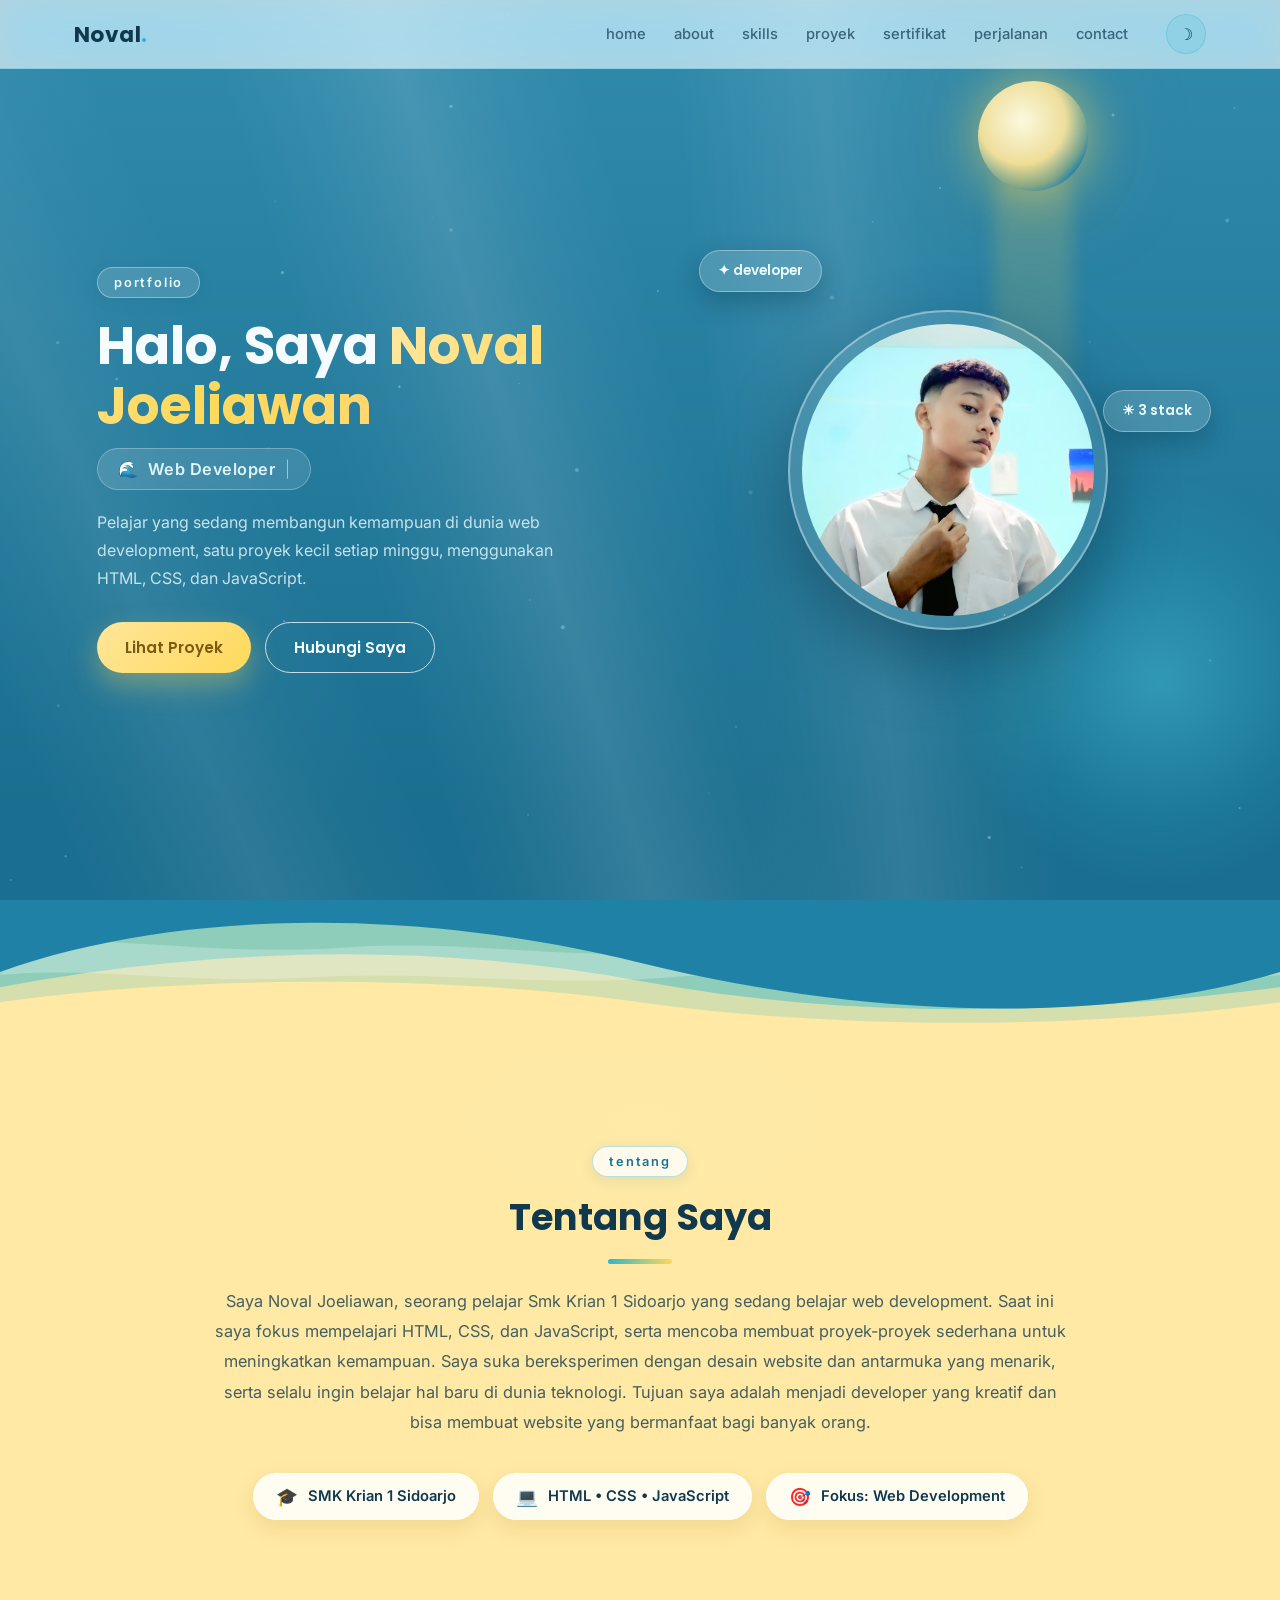
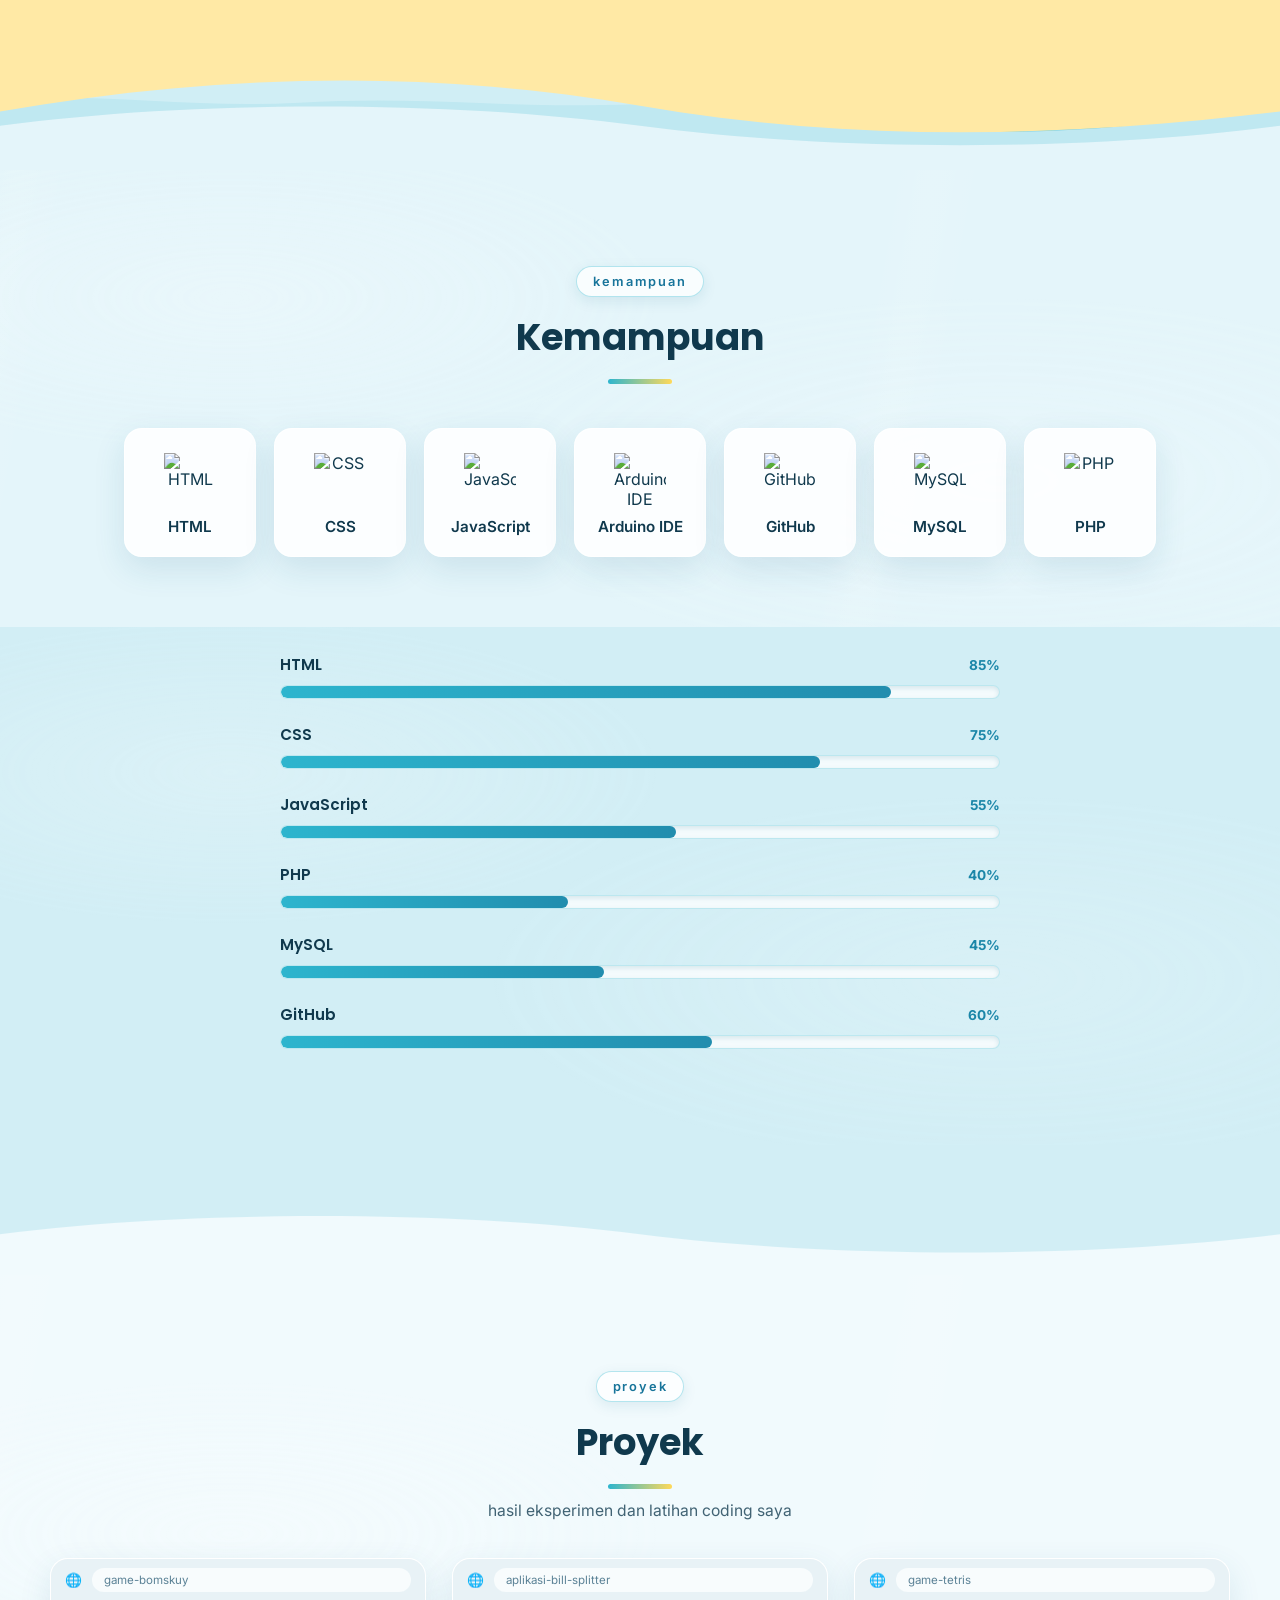
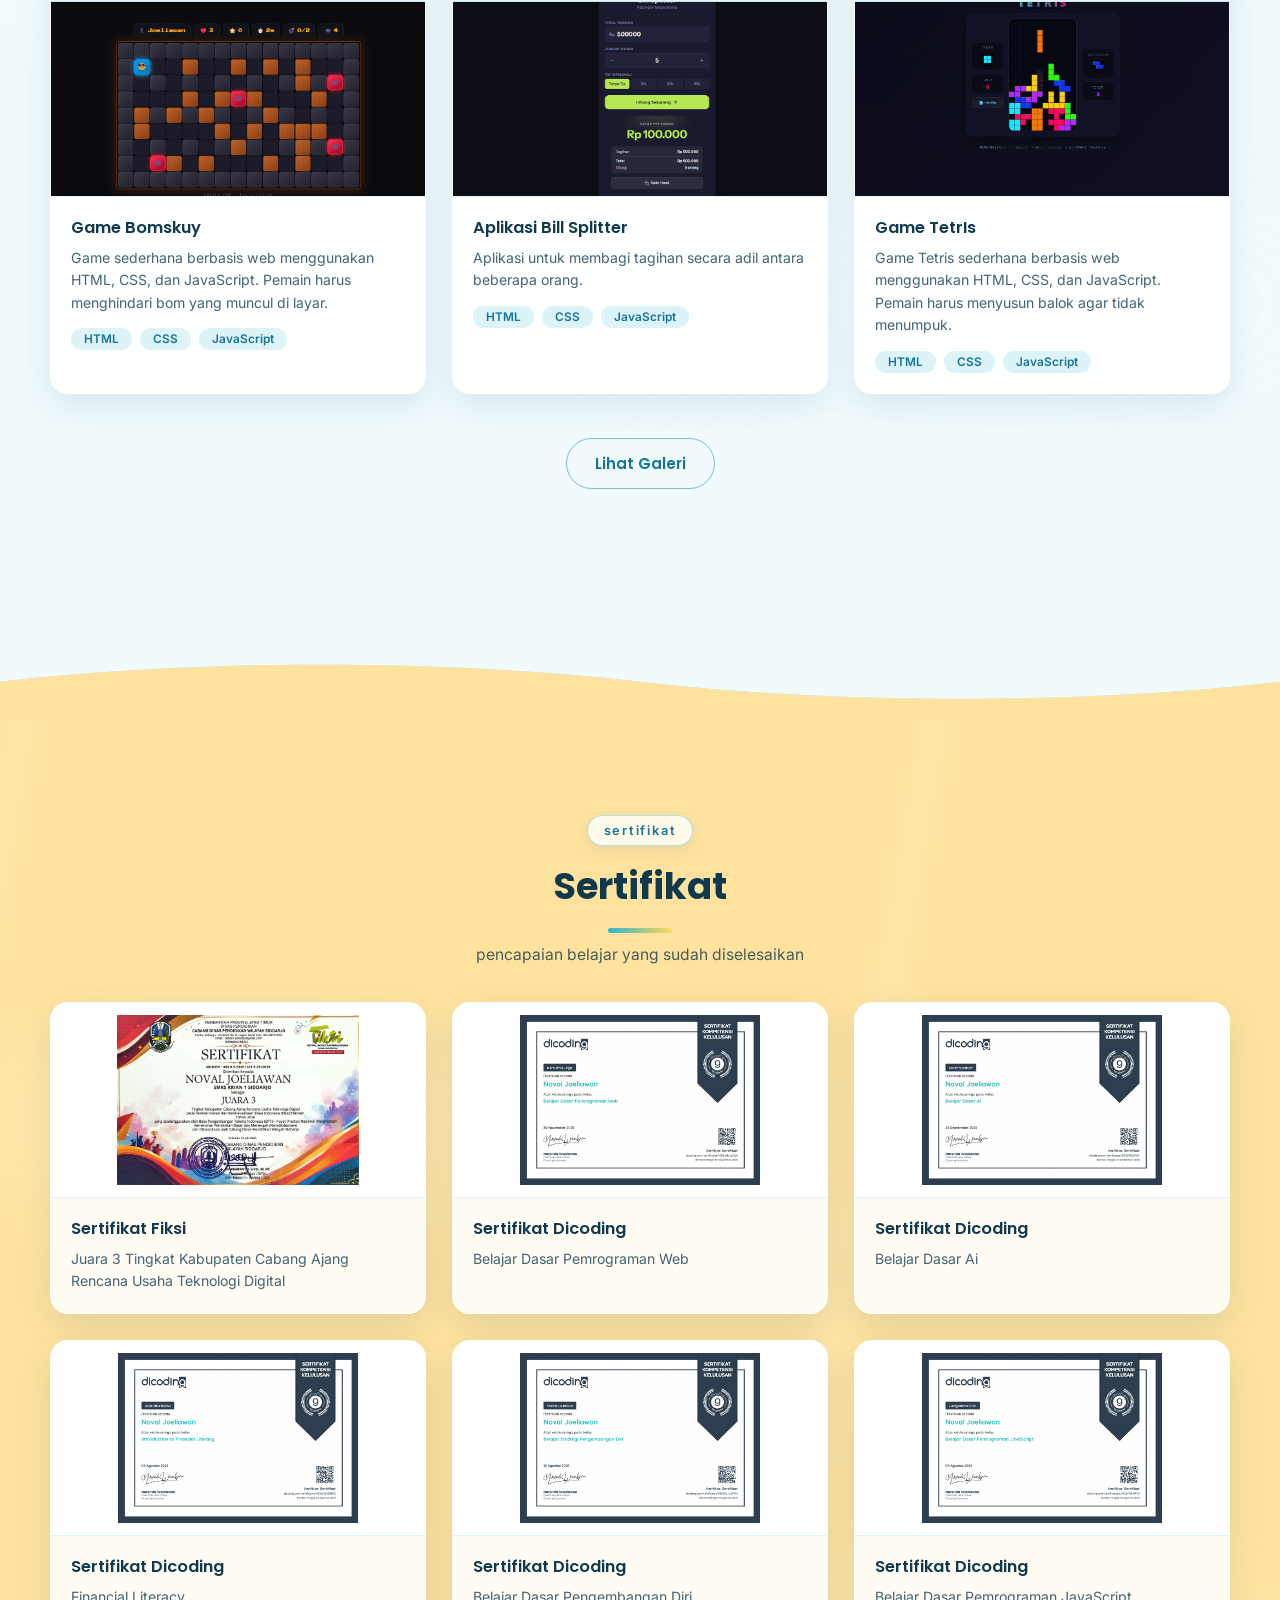
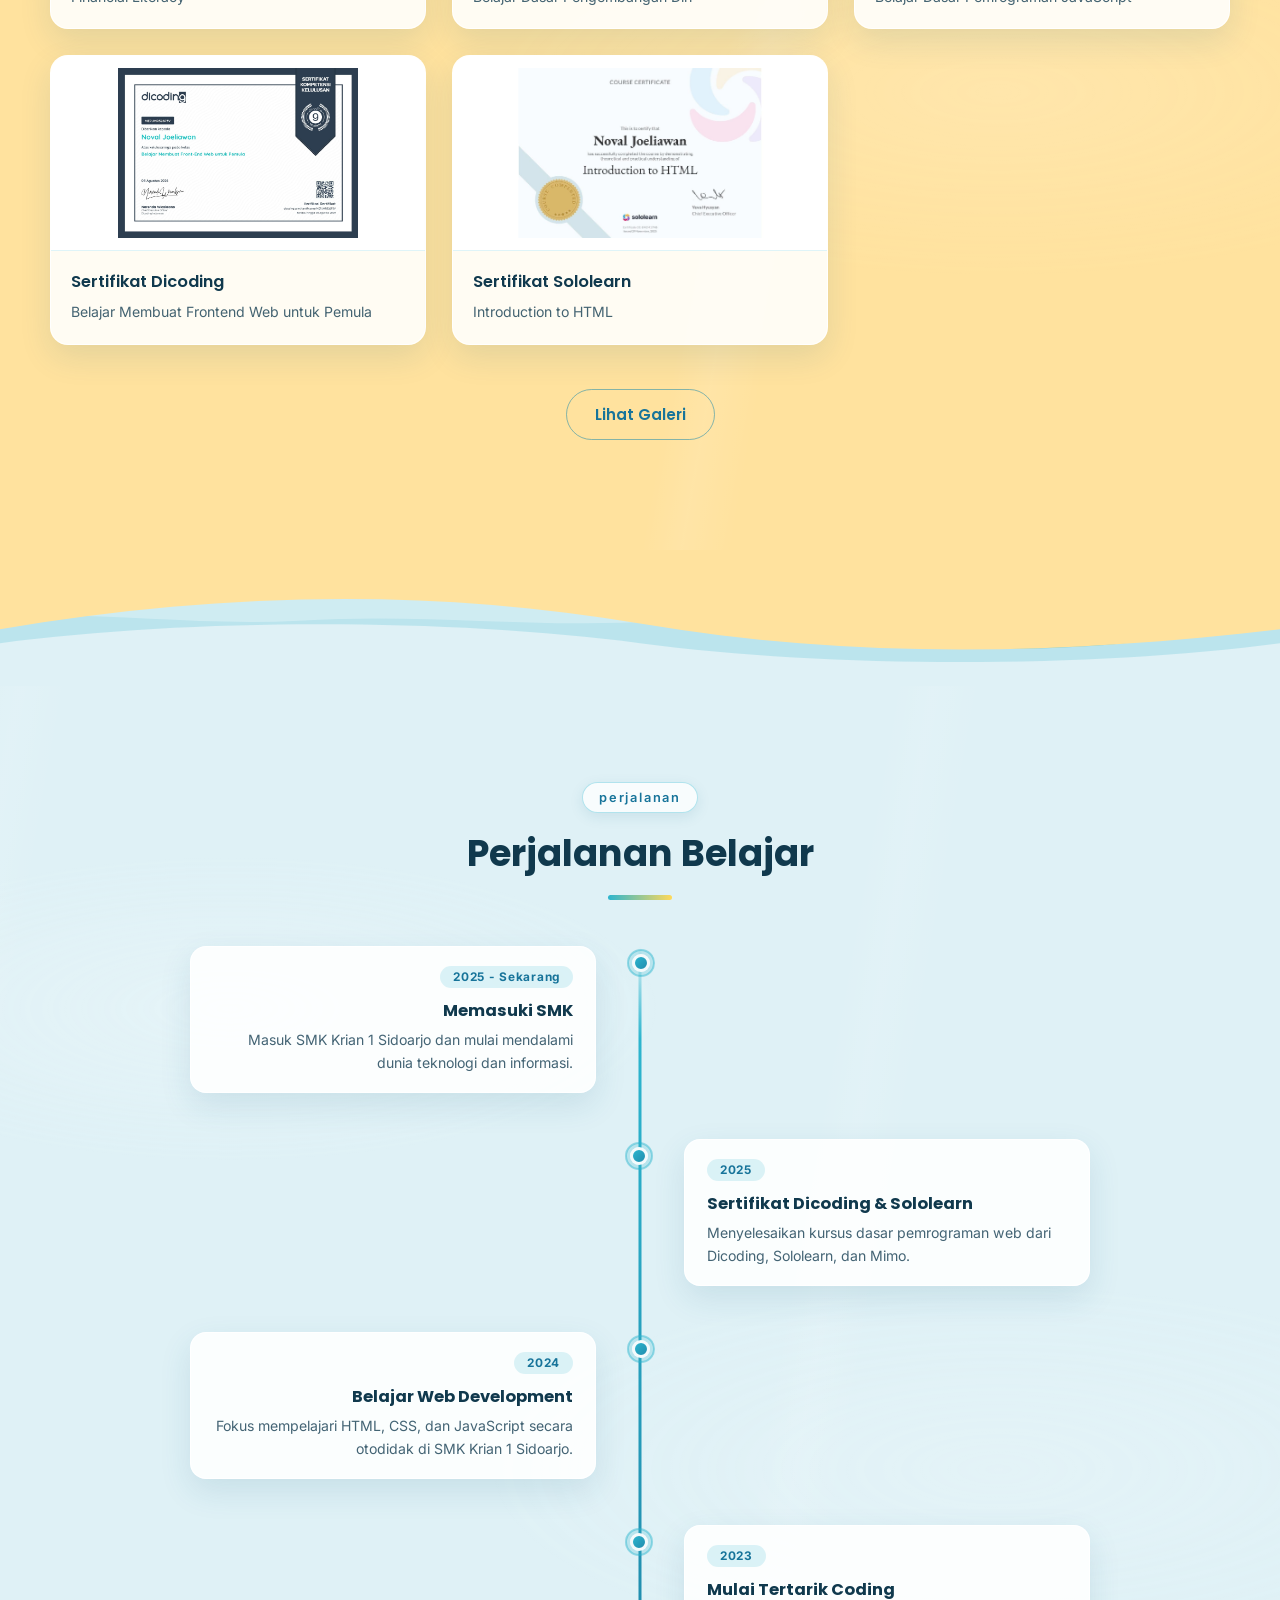
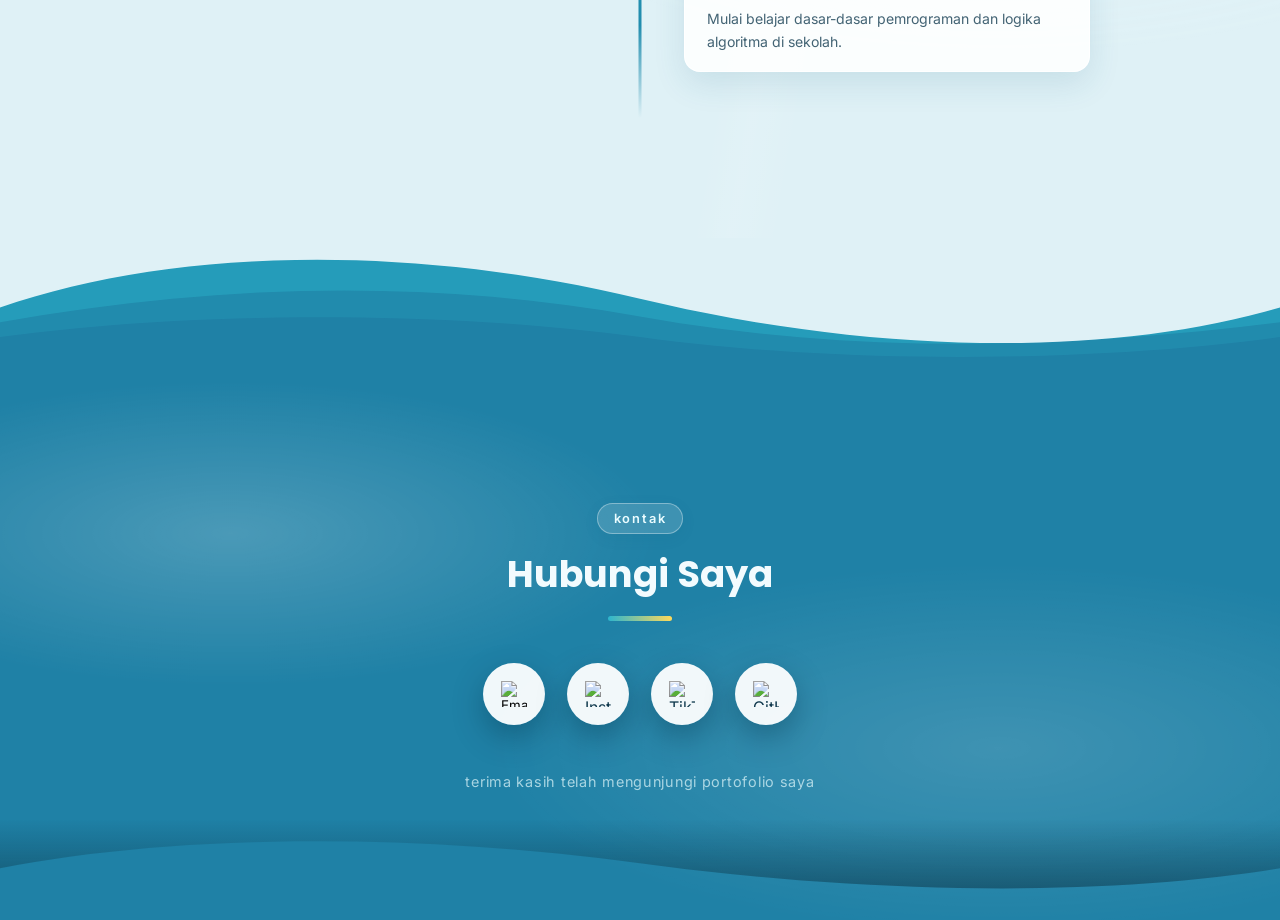
==== index.html @ e840181e "Menambahkan Sertifikat" ====
<!doctype html>
<html lang="id">
  <head>
    <meta charset="UTF-8" />
    <meta name="viewport" content="width=device-width, initial-scale=1.0" />
    <title>Noval Joeliawan — Portfolio</title>
    <link rel="preconnect" href="https://fonts.googleapis.com" />
    <link rel="preconnect" href="https://fonts.gstatic.com" crossorigin />
    <link rel="stylesheet" href="style.css" />
    <link
      href="https://fonts.googleapis.com/css2?family=Poppins:wght@500;600;700&family=Inter:wght@400;500;600;700&display=swap"
      rel="stylesheet"
    />
    <link href="https://unpkg.com/aos@2.3.1/dist/aos.css" rel="stylesheet" />
    <script src="https://unpkg.com/aos@2.3.1/dist/aos.js"></script>
  </head>
  <body>
    <div class="preloader" id="preloader">
      <div class="preloader-inner">
        <div class="preloader-bar">
          <div class="preloader-bar-fill"></div>
        </div>
        <div class="preloader-text">loading<span>...</span></div>
      </div>
    </div>

    <div class="scroll-progress" id="scrollProgress"></div>

    <nav class="navbar">
      <div class="nav-container">
        <div class="nav-logo" id="logo">
          Noval<span class="accent-dot">.</span>
        </div>
        <div class="hamburger"><span></span><span></span><span></span></div>
        <ul class="nav-menu">
          <li><a href="#home" class="nav-link">home</a></li>
          <li><a href="#about" class="nav-link">about</a></li>
          <li><a href="#skills" class="nav-link">skills</a></li>
          <li><a href="#proyek" class="nav-link">proyek</a></li>
          <li><a href="#sertifikat" class="nav-link">sertifikat</a></li>
          <li><a href="#timeline" class="nav-link">perjalanan</a></li>
          <li><a href="#contact" class="nav-link">contact</a></li>
        </ul>
        <div class="nav-actions">
          <button
            type="button"
            class="theme-toggle"
            id="themeToggle"
            title="Toggle Theme"
          >
            <span class="icon-sun">☀</span>
            <span class="icon-moon">☽</span>
          </button>
        </div>
      </div>
    </nav>

    <section class="hero" id="home">
      <canvas id="particles-canvas"></canvas>

      <div data-aos="fade-right" data-aos-duration="900" class="hero-text">
        <span class="tag">Portfolio</span>
        <h1>Halo, Saya <span class="name-highlight">Noval Joeliawan</span></h1>
        <div class="typing-wrap">
          <span class="typing-label">🌊</span>
          <span class="typing-text" id="typingText"></span>
          <span class="typing-cursor" id="typingCursor">|</span>
        </div>
        <p>
          Pelajar yang sedang membangun kemampuan di dunia web development, satu
          proyek kecil setiap minggu, menggunakan HTML, CSS, dan JavaScript.
        </p>
        <div class="hero-actions">
          <a href="#proyek" class="btn btn-primary">Lihat Proyek</a>
          <a href="#contact" class="btn btn-outline">Hubungi Saya</a>
        </div>
      </div>

      <div data-aos="fade-up" data-aos-duration="1000" class="hero-visual">
        <div class="hero-badge hero-badge-1">✦ developer</div>
        <div class="hero-badge hero-badge-2">☀ 3 stack</div>
        <div class="hero-img-wrap">
          <img src="assetporto/Noval.jpeg" alt="Foto Profil" />
        </div>
      </div>
    </section>

    <div class="circuit-divider wave-a"></div>

    <section id="about" class="about">
      <div class="about-inner">
        <span class="tag" data-aos="fade-up">Tentang</span>
        <h2 data-aos="fade-up" data-aos-duration="900">Tentang Saya</h2>
        <p data-aos="fade-up" data-aos-duration="1000">
          Saya Noval Joeliawan, seorang pelajar Smk Krian 1 Sidoarjo yang sedang
          belajar web development. Saat ini saya fokus mempelajari HTML, CSS,
          dan JavaScript, serta mencoba membuat proyek-proyek sederhana untuk
          meningkatkan kemampuan. Saya suka bereksperimen dengan desain website
          dan antarmuka yang menarik, serta selalu ingin belajar hal baru di
          dunia teknologi. Tujuan saya adalah menjadi developer yang kreatif dan
          bisa membuat website yang bermanfaat bagi banyak orang.
        </p>
        <div class="about-highlights" data-aos="fade-up">
          <div class="about-highlight">
            <span class="about-highlight-icon">🎓</span>
            <span>SMK Krian 1 Sidoarjo</span>
          </div>
          <div class="about-highlight">
            <span class="about-highlight-icon">💻</span>
            <span>HTML • CSS • JavaScript</span>
          </div>
          <div class="about-highlight">
            <span class="about-highlight-icon">🎯</span>
            <span>Fokus: Web Development</span>
          </div>
        </div>
      </div>
    </section>

    <div class="circuit-divider wave-b"></div>

    <section id="skills" class="skills">
      <span class="tag" data-aos="fade-up">Kemampuan</span>
      <h2 data-aos="fade-up">Kemampuan</h2>
      <div class="card-list">
        <div data-aos="fade-up" class="card">
          <img
            src="https://cdn.jsdelivr.net/gh/devicons/devicon/icons/html5/html5-original.svg"
            alt="HTML"
          />
          <span class="card-title">HTML</span>
        </div>
        <div data-aos="fade-up" class="card">
          <img
            src="https://cdn.jsdelivr.net/gh/devicons/devicon/icons/css3/css3-original.svg"
            alt="CSS"
          />
          <span class="card-title">CSS</span>
        </div>
        <div data-aos="fade-up" class="card">
          <img
            src="https://cdn.jsdelivr.net/gh/devicons/devicon/icons/javascript/javascript-original.svg"
            alt="JavaScript"
          />
          <span class="card-title">JavaScript</span>
        </div>
        <div data-aos="fade-up" class="card">
          <img
            src="https://cdn.jsdelivr.net/gh/devicons/devicon/icons/arduino/arduino-original.svg"
            alt="Arduino IDE"
          />
          <span class="card-title">Arduino IDE</span>
        </div>
        <div data-aos="fade-up" class="card">
          <img
            src="https://cdn.jsdelivr.net/gh/devicons/devicon/icons/github/github-original.svg"
            alt="GitHub"
          />
          <span class="card-title">GitHub</span>
        </div>
        <div data-aos="fade-up" class="card">
          <img
            src="https://cdn.jsdelivr.net/gh/devicons/devicon/icons/mysql/mysql-original.svg"
            alt="MySQL"
          />
          <span class="card-title">MySQL</span>
        </div>
        <div data-aos="fade-up" class="card">
          <img
            src="https://cdn.jsdelivr.net/gh/devicons/devicon/icons/php/php-original.svg"
            alt="PHP"
          />
          <span class="card-title">PHP</span>
        </div>
      </div>
    </section>

    <div class="skill-bars-section">
      <div class="skill-bars-container" id="skillBarsContainer"></div>
    </div>

    <div class="circuit-divider wave-c"></div>

    <section id="proyek" class="content-section">
      <span class="tag" data-aos="fade-up">Proyek</span>
      <h2 data-aos="fade-up" data-aos-duration="900">Proyek</h2>
      <p class="section-sub" data-aos="fade-up">
        hasil eksperimen dan latihan coding saya
      </p>
      <div
        id="proyek-list"
        class="card-grid"
        data-aos="zoom-in"
        data-aos-duration="900"
      ></div>

      <div class="gallery-btn-wrap" data-aos="fade-up">
        <a href="gallery.html?tab=proyek" class="btn btn-outline"
          >Lihat Galeri</a
        >
      </div>
    </section>

    <div class="circuit-divider wave-d"></div>

    <section id="sertifikat" class="content-section">
      <span class="tag" data-aos="fade-up">Sertifikat</span>
      <h2 data-aos="fade-up" data-aos-duration="900">Sertifikat</h2>
      <p class="section-sub" data-aos="fade-up">
        pencapaian belajar yang sudah diselesaikan
      </p>
      <div
        id="sertifikat-list"
        class="card-grid"
        data-aos="zoom-in"
        data-aos-duration="900"
      ></div>

      <div class="gallery-btn-wrap" data-aos="fade-up">
        <a href="gallery.html?tab=sertifikat" class="btn btn-outline"
          >Lihat Galeri</a
        >
      </div>
    </section>

    <div class="circuit-divider wave-e"></div>

    <section id="timeline" class="timeline-section">
      <span class="tag" data-aos="fade-up">Perjalanan</span>
      <h2 data-aos="fade-up" data-aos-duration="900">Perjalanan Belajar</h2>
      <div class="timeline" id="timelineContainer"></div>
    </section>

    <div class="circuit-divider wave-f"></div>

    <div id="imgModal" class="modal">
      <span class="close" data-close-modal="imgModal">&times;</span>
      <img id="modalImg" class="modal-content" />
    </div>

    <div id="emailModal" class="modal">
      <div class="email-box" data-aos="zoom-in">
        <span class="close" data-close-modal="emailModal">&times;</span>
        <span class="tag">Email</span>
        <h3>Hubungi Lewat Email</h3>
        <p>Silakan hubungi saya melalui alamat email berikut.</p>
        <div class="email-field">
          <span id="emailText">novaljoeliawan@gmail.com</span>
          <button id="copyEmailBtn" type="button">Salin</button>
        </div>
      </div>
    </div>

    <button
      type="button"
      class="back-to-top"
      id="backToTop"
      aria-label="Back to top"
    >
      <svg viewBox="0 0 24 24">
        <polyline points="18 15 12 9 6 15"></polyline>
      </svg>
    </button>

    <section id="contact" class="contact">
      <span class="tag" data-aos="fade-up">Kontak</span>
      <h2 data-aos="fade-up" data-aos-duration="900">Hubungi Saya</h2>
      <div data-aos="fade-up" data-aos-duration="950" class="contact-icons">
        <button
          type="button"
          id="openEmailModal"
          class="icon-btn"
          title="Email"
        >
          <img
            src="https://cdn.jsdelivr.net/npm/simple-icons@v9/icons/gmail.svg"
            alt="Email"
          />
        </button>
        <a
          href="https://www.instagram.com/novaljoeliawan_?igsh=MXJsOWF0Z3MzZGQ5Nw=="
          target="_blank"
          title="Instagram"
        >
          <img
            src="https://cdn.jsdelivr.net/npm/simple-icons@v9/icons/instagram.svg"
            alt="Instagram"
          />
        </a>
        <a
          href="https://www.tiktok.com/@joeliawan_"
          target="_blank"
          title="TikTok"
        >
          <img
            src="https://cdn.jsdelivr.net/npm/simple-icons@v9/icons/tiktok.svg"
            alt="TikTok"
          />
        </a>
        <a
          href="https://github.com/Noval-Joeliawan"
          target="_blank"
          title="GitHub"
        >
          <img
            src="https://cdn.jsdelivr.net/npm/simple-icons@v9/icons/github.svg"
            alt="GitHub"
          />
        </a>
      </div>
      <p class="footer-note">terima kasih telah mengunjungi portofolio saya</p>
    </section>

    <script src="script.js"></script>
  </body>
</html>
---- style.css ----
:root {
  --deep: #218dae;
  --cyan: #2db5ce;
  --sand: #ffe69a;
  --gold: #ffd95a;

  --c-hero: #1f81a6;
  --c-about: #ffe9a5;
  --c-skills: #e4f5fa;
  --c-bars: #d2eef5;
  --c-proy: #f1fafd;
  --c-sert: #ffe29e;
  --c-time: #dff1f6;
  --c-contact: #1f81a6;
  --c-gall: #cdeaf2;

  --ink: #10394d;
  --ink-soft: rgba(16, 57, 77, 0.78);
  --ink-faint: rgba(16, 57, 77, 0.55);

  --card-bg: rgba(255, 255, 255, 0.88);
  --card-border: rgba(255, 255, 255, 0.95);
  --card-shadow: 0 12px 32px rgba(23, 98, 128, 0.12);
  --card-shadow-hover: 0 22px 44px rgba(23, 98, 128, 0.22);

  --nav-bg: rgba(255, 255, 255, 0.62);
  --nav-ink: #10394d;
  --nav-soft: rgba(16, 57, 77, 0.72);
  --nav-panel: rgba(255, 255, 255, 0.94);

  --chrome-bg: #e8f2f6;
  --chrome-bar: #f8fcfd;
  --chrome-text: #5b8296;

  --c-mid: rgba(45, 181, 206, 0.42);
  --c-back: rgba(45, 181, 206, 0.2);
  --c-foam: rgba(255, 255, 255, 0.6);

  --shim: rgba(255, 255, 255, 0.09);
  --creature-tint: #1f7fa0;

  --wave-big: url("data:image/svg+xml,%3Csvg xmlns='http://www.w3.org/2000/svg' viewBox='0 0 600 120' preserveAspectRatio='none'%3E%3Cpath d='M0,0 L0,58 C80,18 190,14 300,52 C410,90 520,92 600,58 L600,0 Z' fill='%23000'/%3E%3C/svg%3E");
  --wave-soft: url("data:image/svg+xml,%3Csvg xmlns='http://www.w3.org/2000/svg' viewBox='0 0 600 120' preserveAspectRatio='none'%3E%3Cpath d='M0,0 L0,68 C100,42 200,38 300,64 C400,90 500,86 600,68 L600,0 Z' fill='%23000'/%3E%3C/svg%3E");
  --wave-low: url("data:image/svg+xml,%3Csvg xmlns='http://www.w3.org/2000/svg' viewBox='0 0 600 120' preserveAspectRatio='none'%3E%3Cpath d='M0,0 L0,78 C90,60 210,60 300,78 C390,96 510,96 600,78 L600,0 Z' fill='%23000'/%3E%3C/svg%3E");
  --wave-foam: url("data:image/svg+xml,%3Csvg xmlns='http://www.w3.org/2000/svg' viewBox='0 0 600 120' preserveAspectRatio='none'%3E%3Cpath d='M0,40 C50,32 100,48 160,42 C220,36 270,52 330,44 C390,38 440,50 500,42 C540,36 570,46 600,40 L600,60 C560,66 520,54 470,62 C420,68 370,54 310,62 C250,68 200,56 140,62 C90,66 40,54 0,60 Z' fill='%23000'/%3E%3C/svg%3E");
  --svg-underline: url("data:image/svg+xml,%3Csvg xmlns='http://www.w3.org/2000/svg' viewBox='0 0 18 6'%3E%3Cpath d='M0,3C3,0,6,0,9,3C12,6,15,6,18,3' fill='none' stroke='%232DB5CE' stroke-width='2' stroke-linecap='round'/%3E%3C/svg%3E");
  --svg-fish: url("data:image/svg+xml,%3Csvg xmlns='http://www.w3.org/2000/svg' viewBox='0 0 60 30'%3E%3Cpath d='M56 15C46 4 27 2 16 9L3 15L16 21C27 28 46 26 56 15Z'/%3E%3C/svg%3E");
  --svg-fish-l: url("data:image/svg+xml,%3Csvg xmlns='http://www.w3.org/2000/svg' viewBox='0 0 60 30'%3E%3Cpath d='M4 15C14 4 33 2 44 9L57 15L44 21C33 28 14 26 4 15Z'/%3E%3C/svg%3E");
  --svg-whale: url("data:image/svg+xml,%3Csvg xmlns='http://www.w3.org/2000/svg' viewBox='0 0 120 48'%3E%3Cpath d='M112 24C106 14 92 7 78 7C74 7 70 8 67 10C64 4 58 2 53 3C55 6 56 9 55 12C48 14 41 17 37 21L10 10C15 16 18 20 18 24C18 28 15 32 10 38L37 27C45 34 60 40 76 40C92 40 106 33 112 24Z' fill='%23000'/%3E%3C/svg%3E");
  --svg-jelly: url("data:image/svg+xml,%3Csvg xmlns='http://www.w3.org/2000/svg' viewBox='0 0 40 56'%3E%3Cpath d='M20 3C30 3 37 9 37 17C37 23 32 26 27 26C24.5 26 22 24.5 20 24.5C17.5 24.5 15.5 26 13 26C8 26 3 23 3 17C3 9 10 3 20 3Z'/%3E%3Cpath d='M11 27C10 33 14 35 12.5 41' fill='none' stroke='%23000' stroke-width='2.4' stroke-linecap='round'/%3E%3Cpath d='M20 28C19 34 23 37 21 45' fill='none' stroke='%23000' stroke-width='2.4' stroke-linecap='round'/%3E%3Cpath d='M29 27C30 33 26 35 27.5 41' fill='none' stroke='%23000' stroke-width='2.4' stroke-linecap='round'/%3E%3C/svg%3E");
}

[data-theme="dark"] {
  --deep: #116b82;
  --cyan: #7dd3e8;
  --sand: #b89b52;
  --gold: #b89b52;

  --c-hero: #082f49;
  --c-about: #2a2410;
  --c-skills: #0c2534;
  --c-bars: #0a2130;
  --c-proy: #0c2b3a;
  --c-sert: #27210e;
  --c-time: #0a2331;
  --c-contact: #061a2b;
  --c-gall: #0b2533;

  --ink: #ddf7ff;
  --ink-soft: rgba(221, 247, 255, 0.72);
  --ink-faint: rgba(221, 247, 255, 0.48);

  --card-bg: rgba(125, 211, 232, 0.06);
  --card-border: rgba(125, 211, 232, 0.14);
  --card-shadow: 0 12px 32px rgba(0, 0, 0, 0.4);
  --card-shadow-hover: 0 22px 44px rgba(0, 0, 0, 0.55);

  --nav-bg: rgba(6, 26, 43, 0.55);
  --nav-ink: #ddf7ff;
  --nav-soft: rgba(221, 247, 255, 0.7);
  --nav-panel: rgba(8, 35, 52, 0.96);

  --chrome-bg: #10293a;
  --chrome-bar: #0b2231;
  --chrome-text: #7fa8bb;

  --c-mid: rgba(17, 107, 130, 0.5);
  --c-back: rgba(17, 107, 130, 0.24);
  --c-foam: rgba(221, 247, 255, 0.42);

  --shim: rgba(125, 211, 232, 0.07);
  --creature-tint: #7dd3e8;
}

*,
*::before,
*::after {
  margin: 0;
  padding: 0;
  box-sizing: border-box;
}

html {
  scroll-behavior: smooth;
  scroll-padding-top: 92px;
}

body {
  font-family: "Inter", sans-serif;
  color: var(--ink);
  background-color: var(--c-hero);
  overflow-x: hidden;
  min-height: 100vh;
  -webkit-font-smoothing: antialiased;
}

img {
  max-width: 100%;
  display: block;
}
ul {
  list-style: none;
}
a {
  text-decoration: none;
  color: inherit;
}
button {
  font-family: inherit;
  border: none;
  cursor: pointer;
  background: none;
}
::selection {
  background: rgba(45, 181, 206, 0.35);
}
a:focus-visible,
button:focus-visible {
  outline: 2px solid var(--cyan);
  outline-offset: 3px;
  border-radius: 6px;
}

::-webkit-scrollbar {
  width: 10px;
}
::-webkit-scrollbar-track {
  background: rgba(45, 181, 206, 0.08);
}
::-webkit-scrollbar-thumb {
  background: linear-gradient(180deg, var(--cyan), var(--deep));
  border-radius: 999px;
}

body,
.hero,
.about,
.skills,
.skill-bars-section,
.content-section,
.timeline-section,
.contact,
.gallery-page,
.circuit-divider,
.circuit-divider::before,
.circuit-divider::after,
.circuit-divider > .wave-extra,
.circuit-divider > .wave-foam,
.navbar,
.modal-content,
.email-box,
.email-field {
  transition:
    background-color 0.8s ease,
    border-color 0.8s ease,
    color 0.8s ease;
}
h2,
h3,
h4,
.about-inner p,
.section-sub,
.cert-desc,
.project-desc,
.timeline-content p,
.footer-note,
.card-title,
.cert-title,
.project-title,
.gallery-page-head h1 {
  transition: color 0.8s ease;
}

.hero,
.about,
.skills,
.skill-bars-section,
.content-section,
.timeline-section,
.contact,
.gallery-page {
  position: relative;
  z-index: 2;
  overflow: hidden;
}

.hero
  > :not(.bubbles-layer):not(.creatures-layer):not(.stars-layer):not(
    .sun-layer
  ):not(#particles-canvas),
.gallery-page
  > :not(.bubbles-layer):not(.creatures-layer):not(.stars-layer):not(
    #sun-layer
  ):not(#particles-canvas),
.about > :not(.bubbles-layer):not(.creatures-layer),
.skills > :not(.bubbles-layer):not(.creatures-layer),
.skill-bars-section > :not(.bubbles-layer):not(.creatures-layer),
.content-section > :not(.bubbles-layer):not(.creatures-layer),
.timeline-section > :not(.bubbles-layer):not(.creatures-layer),
.contact > :not(.bubbles-layer):not(.creatures-layer) {
  position: relative;
  z-index: 1;
}

#particles-canvas {
  position: absolute;
  inset: 0;
  width: 100%;
  height: 100%;
  z-index: 0;
  pointer-events: none;
}
body > #particles-canvas {
  display: none;
}

.tag {
  display: inline-flex;
  align-items: center;
  gap: 6px;
  padding: 7px 16px;
  border-radius: 999px;
  font-size: 0.8rem;
  font-weight: 600;
  letter-spacing: 0.14em;
  text-transform: lowercase;
  background: rgba(255, 255, 255, 0.78);
  color: #17749a;
  border: 1px solid rgba(45, 181, 206, 0.35);
  box-shadow: 0 4px 14px rgba(23, 98, 128, 0.1);
}
.hero .tag,
.contact .tag {
  background: rgba(255, 255, 255, 0.14);
  color: #eafcff;
  border-color: rgba(255, 255, 255, 0.35);
}

h2 {
  font-family: "Poppins", sans-serif;
  font-weight: 700;
  font-size: clamp(1.7rem, 3.6vw, 2.3rem);
  color: var(--ink);
  margin-top: 12px;
  text-align: center;
}
h2::after {
  content: "";
  display: block;
  width: 64px;
  height: 5px;
  margin: 14px auto 0;
  border-radius: 999px;
  background: linear-gradient(90deg, var(--cyan), var(--gold));
}
.section-sub {
  text-align: center;
  color: var(--ink-soft);
  margin: 12px 0 38px;
  font-size: 0.98rem;
}

.btn {
  display: inline-flex;
  align-items: center;
  justify-content: center;
  gap: 8px;
  padding: 13px 28px;
  border-radius: 999px;
  font-family: "Poppins", sans-serif;
  font-weight: 600;
  font-size: 0.95rem;
  transition:
    transform 0.3s ease,
    box-shadow 0.3s ease,
    background 0.3s ease,
    color 0.3s ease;
}
.btn-primary {
  background: linear-gradient(135deg, var(--sand), var(--gold));
  color: #7a5a12;
  box-shadow: 0 12px 28px rgba(255, 217, 90, 0.35);
}
.btn-primary:hover {
  transform: translateY(-3px);
  box-shadow: 0 18px 36px rgba(255, 217, 90, 0.45);
}
.btn-outline {
  border: 1.5px solid rgba(255, 255, 255, 0.75);
  color: #f2fbfe;
}
.btn-outline:hover {
  background: rgba(255, 255, 255, 0.14);
  transform: translateY(-3px);
}
.content-section .btn-outline {
  border-color: rgba(33, 141, 174, 0.55);
  color: #17749a;
}
.content-section .btn-outline:hover {
  background: rgba(45, 181, 206, 0.14);
  color: var(--deep);
}

.preloader {
  position: fixed;
  inset: 0;
  z-index: 1000;
  display: flex;
  align-items: center;
  justify-content: center;
  background: linear-gradient(160deg, #1b6f8e, #218dae 55%, #2b9fc0);
  transition:
    opacity 0.6s ease,
    visibility 0.6s ease;
}
.preloader.hidden {
  opacity: 0;
  visibility: hidden;
}
.preloader-inner {
  display: flex;
  flex-direction: column;
  align-items: center;
  gap: 20px;
}
.preloader-bar {
  width: 230px;
  height: 5px;
  border-radius: 999px;
  background: rgba(255, 255, 255, 0.22);
  overflow: hidden;
}
.preloader-bar-fill {
  width: 42%;
  height: 100%;
  border-radius: 999px;
  background: linear-gradient(90deg, var(--sand), var(--gold));
  animation: preloaderSlide 1.15s ease-in-out infinite;
}
@keyframes preloaderSlide {
  0% {
    transform: translateX(-120%);
  }
  100% {
    transform: translateX(300%);
  }
}
.preloader-text {
  font-size: 0.82rem;
  font-weight: 600;
  letter-spacing: 0.34em;
  text-transform: lowercase;
  color: rgba(255, 255, 255, 0.85);
}
.preloader-text span {
  animation: dotBlink 1s ease-in-out infinite;
}
@keyframes dotBlink {
  0%,
  100% {
    opacity: 0.25;
  }
  50% {
    opacity: 1;
  }
}

.scroll-progress {
  position: fixed;
  top: 0;
  left: 0;
  z-index: 200;
  height: 4px;
  width: 0;
  background: linear-gradient(90deg, var(--cyan), var(--sand));
  border-radius: 0 999px 999px 0;
}

.navbar {
  position: fixed;
  top: 0;
  left: 0;
  right: 0;
  z-index: 100;
  background: var(--nav-bg);
  -webkit-backdrop-filter: blur(16px) saturate(150%);
  backdrop-filter: blur(16px) saturate(150%);
  border-bottom: 1px solid rgba(45, 181, 206, 0.22);
}
.nav-container {
  max-width: 1180px;
  margin: 0 auto;
  padding: 14px 24px;
  display: flex;
  align-items: center;
  gap: 26px;
}
.nav-logo {
  font-family: "Poppins", sans-serif;
  font-weight: 700;
  font-size: 1.35rem;
  color: var(--nav-ink);
  margin-right: auto;
  letter-spacing: 0.02em;
}
.accent-dot {
  color: var(--cyan);
}
.nav-menu {
  display: flex;
  align-items: center;
  gap: 4px;
  order: 3;
}
.nav-link {
  position: relative;
  display: inline-block;
  padding: 8px 12px;
  font-size: 0.92rem;
  font-weight: 500;
  color: var(--nav-soft);
  text-transform: lowercase;
  transition:
    color 0.25s ease,
    background 0.25s ease;
}
.nav-link::after {
  content: "";
  position: absolute;
  left: 12px;
  right: 12px;
  bottom: 2px;
  height: 6px;
  background: var(--svg-underline) repeat-x left center / 18px 6px;
  opacity: 0;
  transform: translateY(5px);
  transition: 0.3s ease;
}
.nav-link:hover {
  color: var(--nav-ink);
}
.nav-link:hover::after {
  opacity: 1;
  transform: translateY(0);
}
.nav-actions {
  display: flex;
  align-items: center;
  gap: 10px;
  order: 4;
}
.theme-toggle {
  width: 40px;
  height: 40px;
  border-radius: 50%;
  display: flex;
  align-items: center;
  justify-content: center;
  background: rgba(45, 181, 206, 0.14);
  color: var(--nav-ink);
  border: 1px solid rgba(45, 181, 206, 0.3);
  font-size: 1rem;
  transition: 0.3s ease;
}
.theme-toggle:hover {
  background: rgba(45, 181, 206, 0.26);
  transform: rotate(15deg);
}
.icon-moon {
  display: inline;
}
.icon-sun {
  display: none;
}
[data-theme="dark"] .icon-moon {
  display: none;
}
[data-theme="dark"] .icon-sun {
  display: inline;
}
.hamburger {
  display: none;
  flex-direction: column;
  gap: 5px;
  cursor: pointer;
  order: 5;
  padding: 8px 4px;
}
.hamburger span {
  width: 24px;
  height: 2.5px;
  border-radius: 2px;
  background: var(--nav-ink);
  transition: 0.35s ease;
}
.hamburger.active span:nth-child(1) {
  transform: translateY(7.5px) rotate(45deg);
}
.hamburger.active span:nth-child(2) {
  opacity: 0;
}
.hamburger.active span:nth-child(3) {
  transform: translateY(-7.5px) rotate(-45deg);
}

.hero {
  width: 100%;
  min-height: 100vh;
  min-height: 100svh;
  display: grid;
  grid-template-columns: minmax(0, 560px) minmax(0, 470px);
  justify-content: center;
  align-items: center;
  gap: 56px;
  padding: 130px 28px 90px;
  background-color: var(--c-hero);

  background-image: linear-gradient(
    180deg,
    rgba(255, 255, 255, 0.08),
    rgba(4, 26, 38, 0.18) 90%
  );
}

.hero::before {
  content: "";
  position: absolute;
  inset: 0;
  z-index: 0;
  pointer-events: none;
  background-image:
    linear-gradient(
      73deg,
      rgba(255, 255, 255, 0) 30%,
      rgba(255, 255, 255, 0.05) 36%,
      rgba(255, 255, 255, 0.13) 42%,
      rgba(255, 255, 255, 0.05) 48%,
      rgba(255, 255, 255, 0) 54%
    ),
    linear-gradient(
      84deg,
      rgba(255, 255, 255, 0) 55%,
      rgba(255, 255, 255, 0.06) 61%,
      rgba(255, 255, 255, 0.11) 66%,
      rgba(255, 255, 255, 0.04) 72%,
      rgba(255, 255, 255, 0) 78%
    ),
    linear-gradient(
      66deg,
      rgba(255, 255, 255, 0) 5%,
      rgba(255, 255, 255, 0.045) 11%,
      rgba(255, 255, 255, 0.09) 16%,
      rgba(255, 255, 255, 0.03) 22%,
      rgba(255, 255, 255, 0) 28%
    );
  animation: raysDrift 16s ease-in-out infinite alternate;
  opacity: 0.9;
  transition: opacity 0.9s ease;
}
@keyframes raysDrift {
  from {
    transform: translate3d(-1.5%, 0, 0);
  }
  to {
    transform: translate3d(1.5%, -1%, 0);
  }
}

.hero::after {
  content: "";
  position: absolute;
  top: -6%;
  right: 10%;
  width: 380px;
  height: 380px;
  border-radius: 50%;
  background: radial-gradient(
    circle,
    rgba(221, 247, 255, 0.22),
    rgba(125, 211, 232, 0.07) 48%,
    transparent 70%
  );
  opacity: 0;
  pointer-events: none;
  z-index: 0;
  transition: opacity 0.9s ease;
}
[data-theme="dark"] .hero::after {
  opacity: 1;
}
[data-theme="dark"] .hero::before {
  opacity: 0.32;
}

.stars-layer {
  position: absolute;
  inset: 0;
  z-index: 0;
  pointer-events: none;
  opacity: 0;
  transition: opacity 1.1s ease;
}
[data-theme="dark"] .stars-layer {
  opacity: 1;
}
.stars-a,
.stars-b {
  position: absolute;
  inset: 0;
  background-repeat: no-repeat;
}
.stars-a {
  background-image:
    radial-gradient(
      1.6px 1.6px at 12% 22%,
      rgba(221, 247, 255, 0.95) 0%,
      transparent 100%
    ),
    radial-gradient(
      1.2px 1.2px at 28% 12%,
      rgba(221, 247, 255, 0.8) 0%,
      transparent 100%
    ),
    radial-gradient(
      1.4px 1.4px at 44% 28%,
      rgba(221, 247, 255, 0.9) 0%,
      transparent 100%
    ),
    radial-gradient(
      1px 1px at 62% 10%,
      rgba(221, 247, 255, 0.7) 0%,
      transparent 100%
    ),
    radial-gradient(
      1.5px 1.5px at 76% 24%,
      rgba(221, 247, 255, 0.85) 0%,
      transparent 100%
    ),
    radial-gradient(
      1.1px 1.1px at 90% 16%,
      rgba(221, 247, 255, 0.75) 0%,
      transparent 100%
    ),
    radial-gradient(
      1.3px 1.3px at 8% 46%,
      rgba(221, 247, 255, 0.7) 0%,
      transparent 100%
    );
  animation: twinkle 5.5s ease-in-out infinite;
}
.stars-b {
  background-image:
    radial-gradient(
      1.1px 1.1px at 20% 34%,
      rgba(125, 211, 232, 0.85) 0%,
      transparent 100%
    ),
    radial-gradient(
      1.4px 1.4px at 36% 18%,
      rgba(125, 211, 232, 0.7) 0%,
      transparent 100%
    ),
    radial-gradient(
      1px 1px at 55% 38%,
      rgba(125, 211, 232, 0.65) 0%,
      transparent 100%
    ),
    radial-gradient(
      1.2px 1.2px at 70% 40%,
      rgba(125, 211, 232, 0.8) 0%,
      transparent 100%
    ),
    radial-gradient(
      1.3px 1.3px at 84% 30%,
      rgba(125, 211, 232, 0.7) 0%,
      transparent 100%
    ),
    radial-gradient(
      1px 1px at 96% 44%,
      rgba(125, 211, 232, 0.6) 0%,
      transparent 100%
    );
  animation: twinkle 7.5s ease-in-out 1.4s infinite;
}
@keyframes twinkle {
  0%,
  100% {
    opacity: 0.95;
  }
  50% {
    opacity: 0.4;
  }
}

.stars-layer::before {
  content: "";
  position: absolute;
  top: 9%;
  right: 15%;
  width: 110px;
  height: 110px;
  border-radius: 50%;
  background: radial-gradient(
    circle at 38% 34%,
    rgba(238, 250, 255, 0.95),
    rgba(221, 247, 255, 0.5) 46%,
    rgba(125, 211, 232, 0.16) 70%,
    transparent 75%
  );
}
.stars-layer::after {
  content: "";
  position: absolute;
  top: 18%;
  right: calc(15% + 16px);
  width: 78px;
  height: 82%;
  border-radius: 40px;
  background: linear-gradient(
    180deg,
    rgba(221, 247, 255, 0.13),
    rgba(221, 247, 255, 0.03) 60%,
    transparent 85%
  );
  filter: blur(9px);
}

.sun-layer {
  position: absolute;
  inset: 0;
  z-index: 0;
  pointer-events: none;
  opacity: 1;
  transition: opacity 1.1s ease;
}
[data-theme="dark"] .sun-layer {
  opacity: 0;
}

.sun-layer::before {
  content: "";
  position: absolute;
  top: 9%;
  right: 15%;
  width: 110px;
  height: 110px;
  border-radius: 50%;
  background: radial-gradient(
    circle at 40% 36%,
    rgba(255, 251, 224, 0.98),
    rgba(255, 230, 154, 0.92) 45%,
    rgba(255, 217, 90, 0.3) 68%,
    transparent 75%
  );
  box-shadow:
    0 0 46px rgba(255, 217, 90, 0.5),
    0 0 110px rgba(255, 217, 90, 0.25);
  animation: sunGlow 9s ease-in-out infinite alternate;
}

.sun-layer::after {
  content: "";
  position: absolute;
  top: 18%;
  right: calc(15% + 16px);
  width: 78px;
  height: 82%;
  border-radius: 40px;
  background: linear-gradient(
    180deg,
    rgba(255, 217, 90, 0.2),
    rgba(255, 217, 90, 0.04) 60%,
    transparent 85%
  );
  filter: blur(9px);
}
@keyframes sunGlow {
  from {
    transform: scale(0.97);
  }
  to {
    transform: scale(1.03);
  }
}

.hero-text {
  max-width: 560px;
}
.hero-text h1 {
  font-family: "Poppins", sans-serif;
  font-weight: 700;
  font-size: clamp(2.1rem, 4.8vw, 3.25rem);
  line-height: 1.16;
  color: #f4fcff;
  margin: 18px 0 12px;
}
.name-highlight {
  background: linear-gradient(92deg, var(--sand), var(--gold) 60%, #ffd76e);
  -webkit-background-clip: text;
  background-clip: text;
  -webkit-text-fill-color: transparent;
}
.typing-wrap {
  display: inline-flex;
  align-items: center;
  gap: 10px;
  padding: 10px 20px;
  border-radius: 999px;
  background: rgba(255, 255, 255, 0.12);
  border: 1px solid rgba(255, 255, 255, 0.28);
  -webkit-backdrop-filter: blur(8px);
  backdrop-filter: blur(8px);
  margin-bottom: 18px;
}
.typing-label {
  font-size: 1rem;
}
.typing-text {
  font-weight: 600;
  font-size: 1.02rem;
  color: #dff4f9;
  letter-spacing: 0.03em;
}
.typing-cursor {
  font-weight: 300;
  color: #7fdce9;
  animation: cursorBlink 0.9s steps(2, start) infinite;
}
@keyframes cursorBlink {
  50% {
    opacity: 0;
  }
}
.hero-text p {
  color: rgba(226, 244, 249, 0.85);
  line-height: 1.75;
  font-size: 1rem;
  max-width: 46ch;
}
.hero-actions {
  display: flex;
  flex-wrap: wrap;
  gap: 14px;
  margin-top: 30px;
}

.hero-visual {
  position: relative;
  min-height: 500px;
  display: flex;
  align-items: center;
  justify-content: center;
}
.hero-visual::before {
  content: "";
  position: absolute;
  width: min(430px, 90%);
  aspect-ratio: 1;
  left: 50%;
  top: 50%;
  border-radius: 50%;
  background: radial-gradient(
    circle,
    rgba(82, 214, 232, 0.38) 0%,
    rgba(45, 181, 206, 0.16) 45%,
    rgba(45, 181, 206, 0) 70%
  );
  animation: glowPulse 7s ease-in-out infinite alternate;
  z-index: 0;
  pointer-events: none;
}
@keyframes glowPulse {
  from {
    transform: translate(-50%, -50%) scale(0.94);
    opacity: 0.7;
  }
  to {
    transform: translate(-50%, -50%) scale(1.08);
    opacity: 1;
  }
}
.hero-img-wrap {
  position: relative;
  z-index: 1;
  width: min(320px, 64vw);
  aspect-ratio: 1;
  border-radius: 50%;
  padding: 12px;
  background: rgba(255, 255, 255, 0.1);
  border: 2px solid rgba(255, 255, 255, 0.38);
  box-shadow: 0 30px 70px rgba(4, 42, 62, 0.45);
  overflow: hidden;
  animation: floatBob 6.5s ease-in-out infinite alternate;
}
.hero-img-wrap img {
  width: 100%;
  height: 100%;
  object-fit: cover;
  border-radius: 50%;
}
.hero-badge {
  position: absolute;
  z-index: 2;
  display: flex;
  align-items: center;
  gap: 6px;
  padding: 10px 18px;
  border-radius: 999px;
  font-family: "Poppins", sans-serif;
  font-weight: 600;
  font-size: 0.85rem;
  color: #eafcff;
  background: rgba(255, 255, 255, 0.16);
  border: 1px solid rgba(255, 255, 255, 0.34);
  -webkit-backdrop-filter: blur(10px);
  backdrop-filter: blur(10px);
  box-shadow: 0 10px 26px rgba(4, 42, 62, 0.3);
  animation: floatSoft 5.5s ease-in-out infinite alternate;
}
.hero-badge-1 {
  top: 6%;
  left: -3%;
}
.hero-badge-2 {
  top: 34%;
  right: -6%;
  animation-duration: 6.8s;
  animation-delay: 1.1s;
}
@keyframes floatBob {
  from {
    transform: translateY(-9px);
  }
  to {
    transform: translateY(11px);
  }
}
@keyframes floatSoft {
  from {
    transform: translateY(-6px);
  }
  to {
    transform: translateY(8px);
  }
}

.bubbles-layer {
  position: absolute;
  inset: 0;
  overflow: hidden;
  pointer-events: none;
  z-index: 0;
}
.bubble {
  position: absolute;
  bottom: -46px;
  left: var(--x);
  width: var(--s);
  height: var(--s);
  border-radius: 50%;
  background: radial-gradient(
    circle at 32% 28%,
    rgba(255, 255, 255, 0.65),
    rgba(255, 255, 255, 0.14) 52%,
    rgba(255, 255, 255, 0) 72%
  );
  border: 1px solid rgba(255, 255, 255, 0.3);
  box-shadow:
    inset 2px 3px 5px rgba(255, 255, 255, 0.2),
    inset -3px -4px 8px rgba(45, 181, 206, 0.14);
  opacity: 0;
  pointer-events: none;
  animation: bubbleRise var(--d) linear infinite;
  animation-delay: var(--dl);
}

.bubble::after {
  content: "";
  position: absolute;
  top: 16%;
  left: 24%;
  width: 28%;
  height: 28%;
  border-radius: 50%;
  background: rgba(255, 255, 255, 0.85);
  filter: blur(0.6px);
  opacity: 0.75;
}
@keyframes bubbleRise {
  0% {
    transform: translate3d(0, 0, 0) scale(0.75);
    opacity: 0;
  }
  9% {
    opacity: var(--o);
  }
  82% {
    opacity: var(--o);
  }
  100% {
    transform: translate3d(var(--dx), var(--travel), 0) scale(1.08);
    opacity: 0;
  }
}

[data-theme="dark"] .bubble {
  box-shadow:
    inset 2px 3px 5px rgba(221, 247, 255, 0.25),
    inset -3px -4px 8px rgba(17, 107, 130, 0.3),
    0 0 10px rgba(125, 211, 232, 0.22);
  border-color: rgba(125, 211, 232, 0.35);
}

.creatures-layer {
  position: absolute;
  inset: 0;
  overflow: hidden;
  pointer-events: none;
  z-index: 0;
}
.creature {
  position: absolute;
  pointer-events: none;
  background-color: var(--creature-tint);
  opacity: var(--co, 0.25);
  -webkit-mask-repeat: no-repeat;
  mask-repeat: no-repeat;
  -webkit-mask-position: center;
  mask-position: center;
  -webkit-mask-size: contain;
  mask-size: contain;
}
.school {
  position: absolute;
  left: -170px;
  top: var(--y, 50%);
  pointer-events: none;
  animation: swimRight var(--dur, 34s) linear infinite;
  animation-delay: var(--dl, 0s);
}
.school.to-left {
  left: auto;
  right: -170px;
  animation-name: swimLeft;
}
.fish {
  width: var(--w, 34px);
  aspect-ratio: 2 / 1;
  -webkit-mask-image: var(--svg-fish);
  mask-image: var(--svg-fish);
  animation: fishBob var(--bob, 4s) ease-in-out infinite alternate;
}
.fish.flip {
  -webkit-mask-image: var(--svg-fish-l);
  mask-image: var(--svg-fish-l);
}
.whale {
  width: var(--w, 190px);
  aspect-ratio: 120 / 48;
  top: var(--y, 30%);
  left: -300px;
  -webkit-mask-image: var(--svg-whale);
  mask-image: var(--svg-whale);
  animation: whaleSwim var(--dur, 65s) linear infinite;
  animation-delay: var(--dl, 0s);
}
.whale.to-left {
  left: auto;
  right: -300px;
  animation-name: whaleSwimL;
}
.jelly-wrap {
  position: absolute;
  bottom: -90px;
  left: var(--x, 50%);
  pointer-events: none;
  animation: jellyRise var(--dur, 40s) linear infinite;
  animation-delay: var(--dl, 0s);
}
.jelly {
  width: var(--w, 46px);
  aspect-ratio: 5 / 7;
  -webkit-mask-image: var(--svg-jelly);
  mask-image: var(--svg-jelly);
  animation: jellyPulse 4.6s ease-in-out infinite;
}
@keyframes swimRight {
  from {
    transform: translate3d(0, 0, 0);
  }
  to {
    transform: translate3d(calc(100vw + 220px), 0, 0);
  }
}
@keyframes swimLeft {
  from {
    transform: translate3d(0, 0, 0);
  }
  to {
    transform: translate3d(calc(-100vw - 220px), 0, 0);
  }
}
@keyframes fishBob {
  from {
    transform: translateY(-6px);
  }
  to {
    transform: translateY(6px);
  }
}
@keyframes whaleSwim {
  from {
    transform: translate3d(0, 0, 0);
  }
  25% {
    transform: translate3d(28vw, -14px, 0);
  }
  50% {
    transform: translate3d(56vw, 10px, 0);
  }
  75% {
    transform: translate3d(84vw, -12px, 0);
  }
  to {
    transform: translate3d(calc(100vw + 340px), 0, 0);
  }
}
@keyframes whaleSwimL {
  from {
    transform: translate3d(0, 0, 0) scaleX(-1);
  }
  25% {
    transform: translate3d(-28vw, -14px, 0) scaleX(-1);
  }
  50% {
    transform: translate3d(-56vw, 10px, 0) scaleX(-1);
  }
  75% {
    transform: translate3d(-84vw, -12px, 0) scaleX(-1);
  }
  to {
    transform: translate3d(calc(-100vw - 340px), 0, 0) scaleX(-1);
  }
}
@keyframes jellyRise {
  0% {
    transform: translate3d(0, 0, 0) scale(0.9);
    opacity: 0;
  }
  10% {
    opacity: 1;
  }
  50% {
    transform: translate3d(34px, calc(var(--travel) / 2), 0) scale(1);
  }
  88% {
    opacity: 1;
  }
  100% {
    transform: translate3d(-26px, var(--travel), 0) scale(0.92);
    opacity: 0;
  }
}
@keyframes jellyPulse {
  0%,
  100% {
    transform: scaleY(0.92) scaleX(1.05);
  }
  50% {
    transform: scaleY(1.06) scaleX(0.96);
  }
}
.hero .creature,
.contact .creature {
  --creature-tint: #d6f2f8;
}

.circuit-divider {
  --m-main: var(--wave-big);
  --m-mid: var(--wave-soft);
  --m-back: var(--wave-low);

  --dur-main: 20s;
  --dur-mid: 27s;
  --dur-back: 35s;
  --dur-foam: 16s;

  --c-main: var(--cyan);
  --c-base: var(--tint-soft, #b9e5ee);
  --foam-o: 0.35;

  --div-h: clamp(84px, 12vw, 140px);

  position: relative;
  z-index: 2;
  overflow: hidden;
  height: var(--div-h);
  background-color: var(--c-base);
}

.circuit-divider::before,
.circuit-divider::after,
.circuit-divider > .wave-extra,
.circuit-divider > .wave-foam {
  position: absolute;
  left: 0;
  top: -16px;
  width: 200%;
  height: calc(100% + 32px);
  pointer-events: none;
  -webkit-mask-repeat: repeat-x;
  mask-repeat: repeat-x;
  -webkit-mask-size: 50% 100%;
  mask-size: 50% 100%;
  transform-origin: top center;
}

.circuit-divider::before {
  content: "";
  background-color: var(--c-back);
  -webkit-mask-image: var(--m-back);
  mask-image: var(--m-back);
  animation: waveFlow2 var(--dur-back) linear infinite reverse;
}

.circuit-divider > .wave-extra {
  display: block;
  background-color: var(--c-mid);
  -webkit-mask-image: var(--m-mid);
  mask-image: var(--m-mid);
  animation: waveFlow var(--dur-mid) linear infinite;
}

.circuit-divider > .wave-foam {
  display: block;
  background-color: var(--c-foam);
  -webkit-mask-image: var(--wave-foam);
  mask-image: var(--wave-foam);
  filter: blur(2px);
  opacity: var(--foam-o);
  animation: waveFlow2 var(--dur-foam) linear infinite reverse;
}

.circuit-divider::after {
  content: "";
  background-color: var(--c-main);
  -webkit-mask-image: var(--m-main);
  mask-image: var(--m-main);
  animation: waveFlow var(--dur-main) linear infinite;
}

@keyframes waveFlow {
  0% {
    transform: translate3d(0, 0, 0) scaleY(1);
  }
  30% {
    transform: translate3d(-15%, 5px, 0) scaleY(1.05);
  }
  60% {
    transform: translate3d(-30%, -3px, 0) scaleY(0.97);
  }
  100% {
    transform: translate3d(-50%, 0, 0) scaleY(1);
  }
}
@keyframes waveFlow2 {
  0% {
    transform: translate3d(0, 0, 0) scaleY(1);
  }
  35% {
    transform: translate3d(-17.5%, -5px, 0) scaleY(0.96);
  }
  70% {
    transform: translate3d(-35%, 4px, 0) scaleY(1.05);
  }
  100% {
    transform: translate3d(-50%, 0, 0) scaleY(1);
  }
}

.wave-a {
  --m-main: var(--wave-big);
  --m-mid: var(--wave-soft);
  --m-back: var(--wave-low);
  --dur-main: 19s;
  --dur-mid: 26s;
  --dur-back: 34s;
  --dur-foam: 15s;
  --c-main: var(--c-hero);
  --c-base: var(--c-about);
  --foam-o: 0.4;
  --div-h: clamp(90px, 13vw, 150px);
}

.wave-b {
  --m-main: var(--wave-soft);
  --m-mid: var(--wave-big);
  --m-back: var(--wave-low);
  --dur-main: 21s;
  --dur-mid: 28s;
  --dur-back: 36s;
  --dur-foam: 17s;
  --c-main: var(--c-about);
  --c-base: var(--c-skills);
  --foam-o: 0.45;
  --div-h: clamp(84px, 12vw, 140px);
}

.wave-c {
  --m-main: var(--wave-low);
  --m-mid: var(--wave-soft);
  --m-back: var(--wave-big);
  --dur-main: 22s;
  --dur-mid: 29s;
  --dur-back: 35s;
  --c-main: var(--c-bars);
  --c-base: var(--c-proy);
  --div-h: clamp(80px, 11vw, 130px);
}

.wave-d {
  --m-main: var(--wave-low);
  --m-mid: var(--wave-low);
  --m-back: var(--wave-soft);
  --dur-main: 20s;
  --dur-mid: 27s;
  --dur-back: 36s;
  --dur-foam: 15s;
  --c-main: var(--c-proy);
  --c-base: var(--c-sert);
  --foam-o: 0.22;
  --div-h: clamp(72px, 10vw, 120px);
}

.wave-e {
  --m-main: var(--wave-soft);
  --m-mid: var(--wave-big);
  --m-back: var(--wave-low);
  --dur-main: 18s;
  --dur-mid: 26s;
  --dur-back: 33s;
  --dur-foam: 14s;
  --c-main: var(--c-sert);
  --c-base: var(--c-time);
  --foam-o: 0.5;
  --div-h: clamp(84px, 12vw, 136px);
}

.wave-f {
  --m-main: var(--wave-big);
  --m-mid: var(--wave-soft);
  --m-back: var(--wave-low);
  --dur-main: 22s;
  --dur-mid: 30s;
  --dur-back: 38s;
  --c-main: var(--c-time);
  --c-base: var(--c-contact);
  --div-h: clamp(90px, 12vw, 145px);
}

.wave-c > .wave-foam,
.wave-f > .wave-foam {
  display: none;
}

.skills::before,
.skill-bars-section::before,
.content-section::before,
.timeline-section::before,
.contact::before,
.gallery-page::before {
  content: "";
  position: absolute;
  inset: 0;
  z-index: 0;
  pointer-events: none;
  background:
    radial-gradient(
      620px 220px at 18% 28%,
      rgba(255, 255, 255, 0.3),
      transparent 70%
    ),
    radial-gradient(
      720px 260px at 78% 68%,
      rgba(255, 255, 255, 0.22),
      transparent 72%
    );
  opacity: 0.65;
  animation: sheenDrift 24s ease-in-out infinite alternate;
  transition: opacity 0.9s ease;
}
@keyframes sheenDrift {
  from {
    transform: translate3d(-1.6%, -1%, 0);
  }
  to {
    transform: translate3d(1.6%, 1.2%, 0);
  }
}
.about::before {
  content: "";
  position: absolute;
  inset: 0;
  z-index: 0;
  pointer-events: none;
  background: radial-gradient(
    700px 300px at 50% 12%,
    rgba(255, 236, 170, 0.5),
    transparent 70%
  );
  opacity: 0.5;
  transition: opacity 0.9s ease;
}
[data-theme="dark"] .about::before {
  background: radial-gradient(
    700px 300px at 50% 12%,
    rgba(184, 155, 82, 0.25),
    transparent 70%
  );
  opacity: 0.35;
}

.skills::after,
.content-section::after,
.timeline-section::after {
  content: "";
  position: absolute;
  top: 0;
  left: -100%;
  width: 300%;
  height: 100%;
  z-index: 0;
  pointer-events: none;
  background: repeating-linear-gradient(
    100deg,
    transparent 0px,
    transparent 340px,
    var(--shim) 380px,
    transparent 430px,
    transparent 900px
  );
  animation: shimmerPan 46s linear infinite;
}
@keyframes shimmerPan {
  from {
    transform: translate3d(0, 0, 0);
  }
  to {
    transform: translate3d(900px, 0, 0);
  }
}

.about {
  background-color: var(--c-about);
  padding: 96px 24px 110px;
}
.about-inner {
  max-width: 860px;
  margin: 0 auto;
  text-align: center;
}
.about-inner p {
  margin-top: 22px;
  color: var(--ink-soft);
  line-height: 1.85;
  font-size: 1.02rem;
}
.about-highlights {
  display: flex;
  flex-wrap: wrap;
  justify-content: center;
  gap: 14px;
  margin-top: 36px;
}
.about-highlight {
  display: flex;
  align-items: center;
  gap: 10px;
  padding: 12px 22px;
  border-radius: 999px;
  background: rgba(255, 255, 255, 0.85);
  border: 1px solid rgba(255, 255, 255, 0.95);
  box-shadow: 0 8px 22px rgba(150, 110, 20, 0.14);
  font-weight: 600;
  font-size: 0.92rem;
  color: var(--ink);
  transition:
    transform 0.3s ease,
    box-shadow 0.3s ease,
    background-color 0.8s ease,
    border-color 0.8s ease,
    color 0.8s ease;
}
.about-highlight:hover {
  transform: translateY(-4px);
  box-shadow: 0 14px 30px rgba(150, 110, 20, 0.2);
}
.about-highlight-icon {
  font-size: 1.1rem;
}

.skills {
  background-color: var(--c-skills);
  padding: 96px 24px 70px;
  text-align: center;
}
.card-list {
  display: flex;
  flex-wrap: wrap;
  justify-content: center;
  gap: 18px;
  margin-top: 44px;
}
.card {
  width: 132px;
  padding: 24px 12px 20px;
  border-radius: 18px;
  display: flex;
  flex-direction: column;
  align-items: center;
  gap: 12px;
  background: var(--card-bg);
  border: 1px solid var(--card-border);
  box-shadow: var(--card-shadow);
  transition:
    transform 0.35s ease,
    box-shadow 0.35s ease,
    background-color 0.8s ease,
    border-color 0.8s ease;
}
.card img {
  width: 52px;
  height: 52px;
  transition: transform 0.35s ease;
}
.card-title {
  font-weight: 600;
  font-size: 0.95rem;
  color: var(--ink);
}
.card:hover {
  transform: translateY(-8px);
  box-shadow: var(--card-shadow-hover);
}
.card:hover img {
  transform: scale(1.12) rotate(-4deg);
}

.skill-bars-section {
  background-color: var(--c-bars);
  padding: 26px 24px 96px;
}
.skill-bars-container {
  max-width: 720px;
  margin: 0 auto;
  display: grid;
  gap: 24px;
}
.skill-bar-header {
  display: flex;
  justify-content: space-between;
  align-items: baseline;
  margin-bottom: 9px;
}
.skill-bar-name {
  font-family: "Poppins", sans-serif;
  font-weight: 600;
  font-size: 0.95rem;
  color: var(--ink);
}
.skill-bar-percent {
  font-weight: 700;
  font-size: 0.85rem;
  color: #1a86a8;
}
.skill-bar-track {
  height: 14px;
  border-radius: 999px;
  overflow: hidden;
  background: rgba(255, 255, 255, 0.75);
  border: 1px solid rgba(45, 181, 206, 0.28);
  box-shadow: inset 0 2px 5px rgba(23, 98, 128, 0.14);
  transition:
    background-color 0.8s ease,
    border-color 0.8s ease;
}
.skill-bar-fill {
  position: relative;
  height: 100%;
  width: 0;
  border-radius: 999px;
  overflow: hidden;
  background: linear-gradient(90deg, var(--cyan), var(--deep));
  transition: width 1.4s cubic-bezier(0.22, 1, 0.36, 1);
}
.skill-bar-fill::after {
  content: "";
  position: absolute;
  inset: 0;
  background: linear-gradient(
    100deg,
    rgba(255, 255, 255, 0) 25%,
    rgba(255, 255, 255, 0.55) 50%,
    rgba(255, 255, 255, 0) 75%
  );
  transform: translateX(-100%);
  opacity: 0;
}
.skill-bar-fill.animated::after {
  opacity: 1;
  animation: barShimmer 3.4s ease-in-out 1.4s infinite;
}
@keyframes barShimmer {
  0% {
    transform: translateX(-100%);
  }
  60%,
  100% {
    transform: translateX(100%);
  }
}

#proyek {
  background-color: var(--c-proy);
}
#sertifikat {
  background-color: var(--c-sert);
}
.content-section {
  padding: 96px 24px 110px;
  text-align: center;
}
.card-grid {
  display: grid;
  grid-template-columns: repeat(auto-fill, minmax(280px, 1fr));
  gap: 26px;
  max-width: 1180px;
  margin: 0 auto;
}
.cert-card,
.project-card {
  background: var(--card-bg);
  border: 1px solid var(--card-border);
  border-radius: 18px;
  overflow: hidden;
  text-align: left;
  box-shadow: var(--card-shadow);
  transition:
    transform 0.35s ease,
    box-shadow 0.35s ease,
    background-color 0.8s ease,
    border-color 0.8s ease;
}
.cert-card:hover,
.project-card:hover {
  transform: translateY(-8px);
  box-shadow: var(--card-shadow-hover);
}
.cert-card img,
.project-card img {
  width: 100%;
  height: 195px;
  cursor: zoom-in;
  border-bottom: 1px solid rgba(45, 181, 206, 0.15);
  transition: transform 0.5s ease;
}
.cert-card img {
  object-fit: contain;
  background: #fff;
  padding: 12px;
}
.project-card img {
  object-fit: cover;
}
.project-card:hover img {
  transform: scale(1.05);
}
.browser-chrome {
  display: flex;
  align-items: center;
  gap: 10px;
  padding: 9px 14px;
  background: var(--chrome-bg);
  border-bottom: 1px solid rgba(45, 181, 206, 0.18);
  transition: background-color 0.8s ease;
}
.browser-chrome-icon {
  font-size: 0.85rem;
}
.browser-bar {
  flex: 1;
  padding: 5px 12px;
  border-radius: 999px;
  background: var(--chrome-bar);
  font-size: 0.72rem;
  color: var(--chrome-text);
  white-space: nowrap;
  overflow: hidden;
  text-overflow: ellipsis;
  transition: background-color 0.8s ease;
}
.cert-body,
.project-body {
  padding: 18px 20px 20px;
}
.cert-title,
.project-title {
  font-family: "Poppins", sans-serif;
  font-weight: 600;
  font-size: 1.02rem;
  color: var(--ink);
}
.cert-desc,
.project-desc {
  margin-top: 7px;
  font-size: 0.88rem;
  line-height: 1.6;
  color: var(--ink-soft);
}
.project-tags {
  display: flex;
  flex-wrap: wrap;
  gap: 8px;
  margin-top: 14px;
}
.project-tag {
  padding: 4px 13px;
  border-radius: 999px;
  font-size: 0.74rem;
  font-weight: 600;
  background: rgba(45, 181, 206, 0.16);
  color: #17749a;
}
.empty-state {
  grid-column: 1 / -1;
  padding: 46px 20px;
  color: var(--ink-faint);
  font-style: italic;
  text-align: center;
}
.gallery-btn-wrap {
  margin-top: 44px;
  text-align: center;
}

.timeline-section {
  background-color: var(--c-time);
  padding: 96px 24px 120px;
  text-align: center;
}
.timeline {
  max-width: 900px;
  margin: 46px auto 0;
  position: relative;
  text-align: left;
}
.timeline::before {
  content: "";
  position: absolute;
  top: 0;
  bottom: 0;
  left: 50%;
  width: 3px;
  transform: translateX(-50%);
  border-radius: 999px;
  background: linear-gradient(
    180deg,
    rgba(45, 181, 206, 0),
    var(--cyan) 12%,
    var(--deep) 88%,
    rgba(45, 181, 206, 0)
  );
}
.timeline-item {
  position: relative;
  width: 50%;
  padding: 0 44px 46px 0;
  text-align: right;
}
.timeline-item:nth-child(even) {
  margin-left: 50%;
  padding: 0 0 46px 44px;
  text-align: left;
}
.timeline-dot {
  position: absolute;
  top: 8px;
  right: -10px;
  width: 18px;
  height: 18px;
  border-radius: 50%;
  background: linear-gradient(135deg, var(--cyan), var(--deep));
  border: 3px solid rgba(255, 255, 255, 0.95);
  box-shadow: 0 0 0 4px rgba(45, 181, 206, 0.22);
}
.timeline-item:nth-child(even) .timeline-dot {
  right: auto;
  left: -10px;
}
.timeline-dot::after {
  content: "";
  position: absolute;
  inset: -8px;
  border-radius: 50%;
  border: 2px solid rgba(45, 181, 206, 0.45);
  animation: dotRipple 2.8s ease-out infinite;
}
@keyframes dotRipple {
  0% {
    transform: scale(0.6);
    opacity: 0.9;
  }
  70%,
  100% {
    transform: scale(1.7);
    opacity: 0;
  }
}
.timeline-content {
  background: var(--card-bg);
  border: 1px solid var(--card-border);
  border-radius: 16px;
  padding: 18px 22px;
  box-shadow: var(--card-shadow);
  transition:
    transform 0.3s ease,
    box-shadow 0.3s ease,
    background-color 0.8s ease,
    border-color 0.8s ease;
}
.timeline-content:hover {
  transform: translateY(-4px);
  box-shadow: var(--card-shadow-hover);
}
.timeline-year {
  display: inline-block;
  padding: 4px 13px;
  border-radius: 999px;
  background: rgba(45, 181, 206, 0.16);
  color: #17749a;
  font-size: 0.74rem;
  font-weight: 700;
  letter-spacing: 0.06em;
}
.timeline-content h4 {
  font-family: "Poppins", sans-serif;
  font-size: 1.02rem;
  color: var(--ink);
  margin: 10px 0 6px;
}
.timeline-content p {
  font-size: 0.88rem;
  line-height: 1.6;
  color: var(--ink-soft);
}

.gallery-page {
  min-height: 100vh;
  background-color: var(--c-gall);
  padding: 130px 24px 140px;
  text-align: center;
}
.gallery-page-head h1 {
  font-family: "Poppins", sans-serif;
  font-weight: 700;
  font-size: clamp(2.2rem, 5vw, 3.1rem);
  color: var(--ink);
  margin-top: 12px;
}
.gallery-back-link {
  display: inline-flex;
  align-items: center;
  gap: 8px;
  margin-bottom: 26px;
  padding: 9px 18px;
  border-radius: 999px;
  background: rgba(255, 255, 255, 0.7);
  border: 1px solid rgba(45, 181, 206, 0.3);
  color: var(--ink-soft);
  font-size: 0.88rem;
  font-weight: 600;
  transition:
    0.3s ease,
    background-color 0.8s ease,
    color 0.8s ease;
}
.gallery-back-link:hover {
  transform: translateX(-5px);
  background: rgba(255, 255, 255, 0.95);
  color: var(--ink);
}
.gallery-tabs {
  display: inline-flex;
  gap: 8px;
  margin: 30px 0 40px;
  padding: 7px;
  border-radius: 999px;
  background: rgba(255, 255, 255, 0.72);
  border: 1px solid rgba(255, 255, 255, 0.95);
  box-shadow: var(--card-shadow);
  transition:
    background-color 0.8s ease,
    border-color 0.8s ease;
}
.gallery-tab {
  padding: 9px 24px;
  border-radius: 999px;
  font-weight: 600;
  font-size: 0.9rem;
  color: #17749a;
  transition: 0.28s ease;
}
.gallery-tab:hover {
  background: rgba(45, 181, 206, 0.16);
}
.gallery-tab.active {
  background: linear-gradient(135deg, var(--cyan), var(--deep));
  color: #fff;
  box-shadow: 0 8px 20px rgba(33, 141, 174, 0.38);
}
.gallery-full-grid {
  text-align: left;
}

.gallery-page::after {
  content: "";
  position: absolute;
  left: 0;
  bottom: 0;
  width: 200%;
  height: clamp(70px, 9vw, 110px);
  background-color: var(--c-hero);
  -webkit-mask-image: var(--wave-big);
  mask-image: var(--wave-big);
  -webkit-mask-repeat: repeat-x;
  mask-repeat: repeat-x;
  -webkit-mask-size: 50% 100%;
  mask-size: 50% 100%;
  animation: waveDriftFlat 24s linear infinite;
  pointer-events: none;
  z-index: 0;
}
@keyframes waveDriftFlat {
  from {
    transform: translate3d(0, 0, 0);
  }
  to {
    transform: translate3d(-50%, 0, 0);
  }
}

.modal {
  display: none;
  position: fixed;
  inset: 0;
  z-index: 600;
  align-items: center;
  justify-content: center;
  padding: 30px;
  background: rgba(6, 32, 45, 0.74);
  -webkit-backdrop-filter: blur(9px);
  backdrop-filter: blur(9px);
}
.modal .close {
  position: absolute;
  top: 20px;
  right: 26px;
  width: 52px;
  height: 52px;
  border-radius: 50%;
  display: flex;
  align-items: center;
  justify-content: center;
  font-size: 2.4rem;
  font-weight: 300;
  line-height: 1;
  color: #fff;
  background: rgba(255, 255, 255, 0.12);
  border: 1px solid rgba(255, 255, 255, 0.25);
  cursor: pointer;
  transition: 0.3s ease;
}
.modal .close:hover {
  background: rgba(255, 255, 255, 0.28);
  transform: rotate(90deg);
}
.modal-content {
  max-width: min(92vw, 880px);
  max-height: 84vh;
  object-fit: contain;
  background: #fff;
  padding: 16px;
  border-radius: 16px;
  box-shadow: 0 40px 90px rgba(0, 20, 32, 0.5);
}
.email-box {
  position: relative;
  width: 100%;
  max-width: 440px;
  background: rgba(255, 255, 255, 0.96);
  border: 1px solid var(--card-border);
  border-radius: 22px;
  padding: 38px 34px;
  text-align: center;
  box-shadow: 0 34px 80px rgba(0, 20, 32, 0.4);
}
.email-box .close {
  top: 14px;
  right: 14px;
  width: 40px;
  height: 40px;
  font-size: 1.7rem;
  background: rgba(45, 181, 206, 0.12);
}
.email-box h3 {
  font-family: "Poppins", sans-serif;
  font-size: 1.35rem;
  color: var(--ink);
  margin: 12px 0 8px;
}
.email-box p {
  font-size: 0.92rem;
  color: var(--ink-soft);
  margin-bottom: 24px;
}
.email-field {
  display: flex;
  align-items: center;
  gap: 10px;
  background: rgba(45, 181, 206, 0.1);
  border: 1px solid rgba(45, 181, 206, 0.28);
  border-radius: 999px;
  padding: 7px 7px 7px 20px;
}
#emailText {
  flex: 1;
  font-weight: 600;
  font-size: 0.92rem;
  color: var(--ink);
  word-break: break-all;
  text-align: left;
}
#copyEmailBtn {
  padding: 10px 22px;
  border-radius: 999px;
  background: linear-gradient(135deg, var(--cyan), var(--deep));
  color: #fff;
  font-weight: 600;
  font-size: 0.88rem;
  white-space: nowrap;
  transition: 0.3s ease;
}
#copyEmailBtn:hover {
  filter: brightness(1.1);
  transform: translateY(-2px);
}

.back-to-top {
  position: fixed;
  right: 26px;
  bottom: 26px;
  z-index: 90;
  width: 52px;
  height: 52px;
  border-radius: 50%;
  display: flex;
  align-items: center;
  justify-content: center;
  background: linear-gradient(135deg, var(--cyan), var(--deep));
  color: #fff;
  box-shadow: 0 14px 32px rgba(33, 141, 174, 0.42);
  opacity: 0;
  visibility: hidden;
  transform: translateY(16px);
  transition: 0.35s ease;
}
.back-to-top.visible {
  opacity: 1;
  visibility: visible;
  transform: translateY(0);
}
.back-to-top:hover {
  transform: translateY(-5px);
}
.back-to-top svg {
  width: 20px;
  height: 20px;
  fill: none;
  stroke: currentColor;
  stroke-width: 2.6;
  stroke-linecap: round;
  stroke-linejoin: round;
}

.contact {
  background-color: var(--c-contact);
  padding: 120px 24px 130px;
  text-align: center;
}
.contact h2 {
  color: #f2fbfe;
}
.contact-icons {
  display: flex;
  justify-content: center;
  flex-wrap: wrap;
  gap: 22px;
  margin-top: 42px;
}
.contact-icons a,
.contact-icons .icon-btn {
  width: 62px;
  height: 62px;
  border-radius: 50%;
  display: flex;
  align-items: center;
  justify-content: center;
  background: rgba(255, 255, 255, 0.94);
  box-shadow: 0 12px 30px rgba(4, 42, 62, 0.35);
  transition:
    transform 0.3s ease,
    box-shadow 0.3s ease;
  cursor: pointer;
}
.contact-icons a img,
.contact-icons .icon-btn img {
  width: 26px;
  height: 26px;
}
.contact-icons a:hover,
.contact-icons .icon-btn:hover {
  transform: translateY(-7px) scale(1.05);
  box-shadow: 0 20px 42px rgba(45, 181, 206, 0.5);
}
.footer-note {
  margin-top: 48px;
  font-size: 0.9rem;
  color: rgba(214, 240, 246, 0.75);
  letter-spacing: 0.05em;
  text-transform: lowercase;
}

.contact::after {
  content: "";
  position: absolute;
  left: 0;
  bottom: 0;
  width: 200%;
  height: clamp(60px, 8vw, 100px);
  background: linear-gradient(
    180deg,
    rgba(4, 22, 32, 0),
    rgba(4, 22, 32, 0.55)
  );
  -webkit-mask-image: var(--wave-big);
  mask-image: var(--wave-big);
  -webkit-mask-repeat: repeat-x;
  mask-repeat: repeat-x;
  -webkit-mask-size: 50% 100%;
  mask-size: 50% 100%;
  animation: waveDriftFlat 26s linear infinite;
  pointer-events: none;
  z-index: 0;
}

[data-theme="dark"] .tag {
  background: rgba(125, 211, 232, 0.1);
  color: #7dd3e8;
  border-color: rgba(125, 211, 232, 0.25);
}
[data-theme="dark"] .hero .tag,
[data-theme="dark"] .contact .tag {
  background: rgba(221, 247, 255, 0.1);
  color: #ddf7ff;
  border-color: rgba(221, 247, 255, 0.28);
}
[data-theme="dark"] .about-highlight {
  background: rgba(125, 211, 232, 0.07);
  border: 1px solid var(--card-border);
  color: var(--ink);
  box-shadow: 0 8px 22px rgba(0, 0, 0, 0.4);
}
[data-theme="dark"] .about-highlight:hover {
  box-shadow: 0 14px 30px rgba(0, 0, 0, 0.5);
}
[data-theme="dark"] .btn-primary {
  color: #241b06;
  box-shadow: 0 12px 28px rgba(0, 0, 0, 0.45);
}
[data-theme="dark"] .btn-primary:hover {
  box-shadow: 0 18px 36px rgba(0, 0, 0, 0.55);
}
[data-theme="dark"] .card img[src*="github"] {
  filter: brightness(0) invert(1);
}
[data-theme="dark"] .content-section .btn-outline {
  border-color: rgba(125, 211, 232, 0.5);
  color: #7dd3e8;
}
[data-theme="dark"] .skill-bar-percent,
[data-theme="dark"] .project-tag,
[data-theme="dark"] .timeline-year,
[data-theme="dark"] .gallery-tab {
  color: #7dd3e8;
}
[data-theme="dark"] .skill-bar-track {
  background: rgba(125, 211, 232, 0.08);
  border-color: rgba(125, 211, 232, 0.22);
}
[data-theme="dark"] .gallery-back-link,
[data-theme="dark"] .gallery-tabs {
  background: rgba(125, 211, 232, 0.08);
  border-color: rgba(125, 211, 232, 0.18);
}

[data-theme="dark"] .email-box {
  background: rgba(8, 35, 52, 0.97);
  border-color: rgba(125, 211, 232, 0.16);
}
[data-theme="dark"] .skills::before,
[data-theme="dark"] .skill-bars-section::before,
[data-theme="dark"] .content-section::before,
[data-theme="dark"] .timeline-section::before,
[data-theme="dark"] .contact::before,
[data-theme="dark"] .gallery-page::before {
  opacity: 0.28;
}

@media (max-width: 1024px) {
  .hero {
    gap: 36px;
  }
  .hero-visual {
    min-height: 460px;
  }
}
@media (max-width: 860px) {
  .hamburger {
    display: flex;
  }
  .nav-container {
    padding: 14px 18px;
  }
  .nav-menu {
    position: fixed;
    top: 74px;
    left: 16px;
    right: 16px;
    flex-direction: column;
    align-items: stretch;
    gap: 4px;
    padding: 16px 14px;
    border-radius: 18px;
    background: var(--nav-panel);
    -webkit-backdrop-filter: blur(18px);
    backdrop-filter: blur(18px);
    border: 1px solid rgba(45, 181, 206, 0.25);
    box-shadow: 0 24px 50px rgba(6, 32, 45, 0.25);
    opacity: 0;
    visibility: hidden;
    transform: translateY(-14px);
    transition: 0.32s ease;
  }
  .nav-menu.active {
    opacity: 1;
    visibility: visible;
    transform: translateY(0);
  }
  .nav-link {
    display: block;
    padding: 12px 16px;
    border-radius: 12px;
  }
  .nav-link:hover {
    background: rgba(45, 181, 206, 0.14);
  }
  .nav-link::after {
    display: none;
  }
  .hero {
    grid-template-columns: minmax(0, 1fr);
    text-align: center;
    padding-top: 120px;
    gap: 26px;
  }

  .hero-visual {
    order: -1;
  }
  .hero-text {
    order: 1;
  }

  .hero-text {
    display: flex;
    flex-direction: column;
    align-items: center;
  }
  .hero-text p {
    margin: 0 auto;
  }
  .hero-visual {
    min-height: 430px;
    width: 100%;
  }
  .hero-badge-1 {
    left: 2%;
  }
  .hero-badge-2 {
    right: 0;
  }
}
@media (max-width: 768px) {
  .circuit-divider::before,
  .circuit-divider > .wave-foam,
  .skills::after,
  .content-section::after,
  .timeline-section::after {
    display: none;
  }
  .bubbles-layer {
    opacity: 0.75;
  }
  .timeline::before {
    left: 20px;
    transform: none;
  }
  .timeline-item,
  .timeline-item:nth-child(even) {
    width: 100%;
    margin-left: 0;
    padding: 0 0 40px 52px;
    text-align: left;
  }
  .timeline-dot,
  .timeline-item:nth-child(even) .timeline-dot {
    left: 12px;
    right: auto;
  }
}
@media (max-width: 480px) {
  .hero {
    padding: 110px 18px 70px;
  }
  .hero-visual {
    min-height: 380px;
  }
  .hero-actions {
    flex-direction: column;
    width: 100%;
  }
  .hero-actions .btn {
    width: 100%;
  }
  .card-grid {
    grid-template-columns: 1fr;
  }
  .back-to-top {
    right: 18px;
    bottom: 18px;
  }
}

@media (prefers-reduced-motion: reduce) {
  *,
  *::before,
  *::after {
    animation-duration: 0.01ms !important;
    animation-iteration-count: 1 !important;
    transition-duration: 0.01ms !important;
  }
  html {
    scroll-behavior: auto;
  }
}
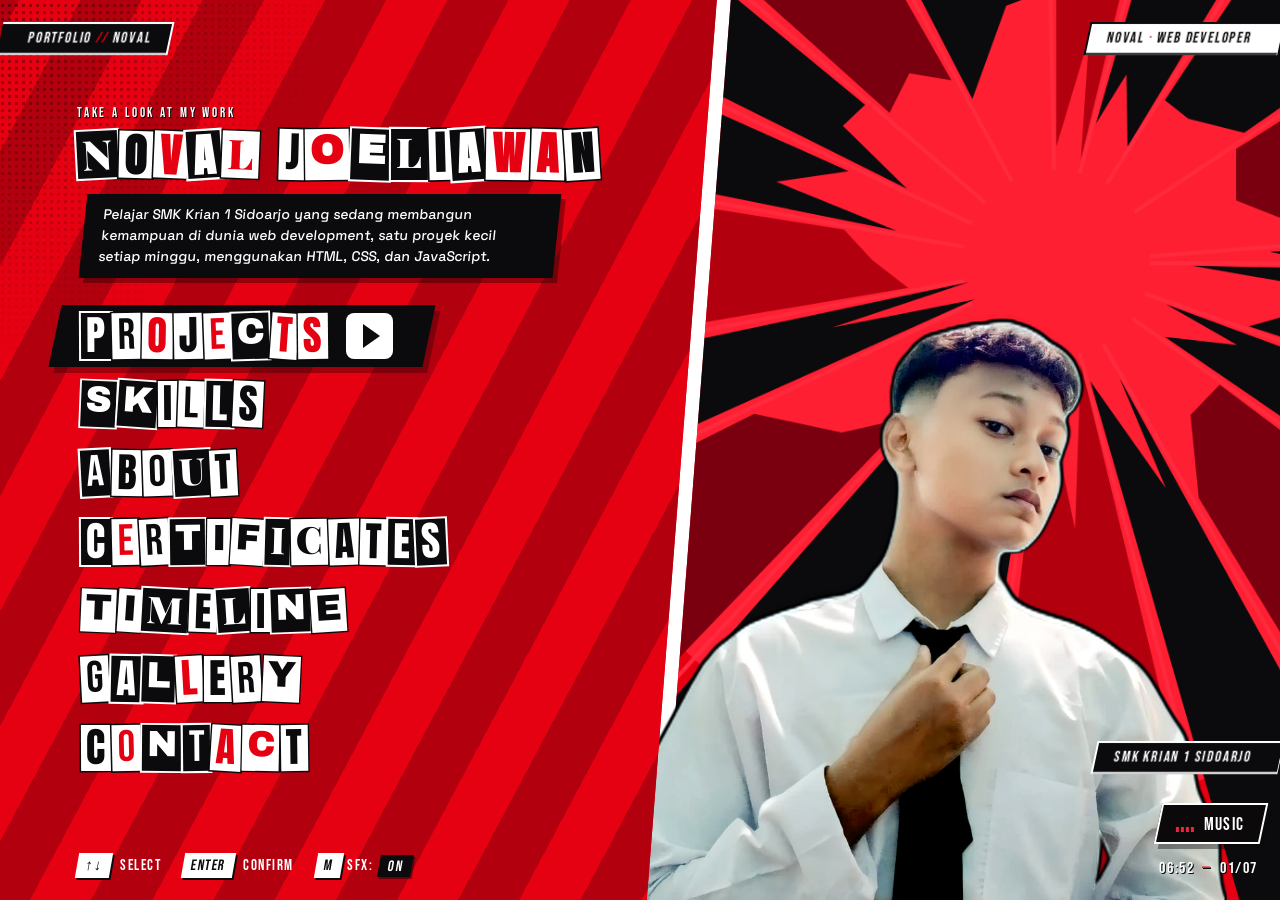
==== commit 9c73dc5f: "Add files via upload" ====
--- a/index.html
+++ b/index.html
@@ -1,316 +1,128 @@
-<!doctype html>
-<html lang="id">
-  <head>
-    <meta charset="UTF-8" />
-    <meta name="viewport" content="width=device-width, initial-scale=1.0" />
-    <title>Noval Joeliawan — Portfolio</title>
-    <link rel="preconnect" href="https://fonts.googleapis.com" />
-    <link rel="preconnect" href="https://fonts.gstatic.com" crossorigin />
-    <link rel="stylesheet" href="style.css" />
-    <link
-      href="https://fonts.googleapis.com/css2?family=Poppins:wght@500;600;700&family=Inter:wght@400;500;600;700&display=swap"
-      rel="stylesheet"
-    />
-    <link href="https://unpkg.com/aos@2.3.1/dist/aos.css" rel="stylesheet" />
-    <script src="https://unpkg.com/aos@2.3.1/dist/aos.js"></script>
-  </head>
-  <body>
-    <div class="preloader" id="preloader">
-      <div class="preloader-inner">
-        <div class="preloader-bar">
-          <div class="preloader-bar-fill"></div>
-        </div>
-        <div class="preloader-text">loading<span>...</span></div>
-      </div>
-    </div>
-
-    <div class="scroll-progress" id="scrollProgress"></div>
-
-    <nav class="navbar">
-      <div class="nav-container">
-        <div class="nav-logo" id="logo">
-          Noval<span class="accent-dot">.</span>
-        </div>
-        <div class="hamburger"><span></span><span></span><span></span></div>
-        <ul class="nav-menu">
-          <li><a href="#home" class="nav-link">home</a></li>
-          <li><a href="#about" class="nav-link">about</a></li>
-          <li><a href="#skills" class="nav-link">skills</a></li>
-          <li><a href="#proyek" class="nav-link">proyek</a></li>
-          <li><a href="#sertifikat" class="nav-link">sertifikat</a></li>
-          <li><a href="#timeline" class="nav-link">perjalanan</a></li>
-          <li><a href="#contact" class="nav-link">contact</a></li>
-        </ul>
-        <div class="nav-actions">
-          <button
-            type="button"
-            class="theme-toggle"
-            id="themeToggle"
-            title="Toggle Theme"
-          >
-            <span class="icon-sun">☀</span>
-            <span class="icon-moon">☽</span>
-          </button>
-        </div>
-      </div>
-    </nav>
-
-    <section class="hero" id="home">
-      <canvas id="particles-canvas"></canvas>
-
-      <div data-aos="fade-right" data-aos-duration="900" class="hero-text">
-        <span class="tag">Portfolio</span>
-        <h1>Halo, Saya <span class="name-highlight">Noval Joeliawan</span></h1>
-        <div class="typing-wrap">
-          <span class="typing-label">🌊</span>
-          <span class="typing-text" id="typingText"></span>
-          <span class="typing-cursor" id="typingCursor">|</span>
-        </div>
-        <p>
-          Pelajar yang sedang membangun kemampuan di dunia web development, satu
-          proyek kecil setiap minggu, menggunakan HTML, CSS, dan JavaScript.
-        </p>
-        <div class="hero-actions">
-          <a href="#proyek" class="btn btn-primary">Lihat Proyek</a>
-          <a href="#contact" class="btn btn-outline">Hubungi Saya</a>
-        </div>
-      </div>
-
-      <div data-aos="fade-up" data-aos-duration="1000" class="hero-visual">
-        <div class="hero-badge hero-badge-1">✦ developer</div>
-        <div class="hero-badge hero-badge-2">☀ 3 stack</div>
-        <div class="hero-img-wrap">
-          <img src="assetporto/Noval.jpeg" alt="Foto Profil" />
-        </div>
-      </div>
-    </section>
-
-    <div class="circuit-divider wave-a"></div>
-
-    <section id="about" class="about">
-      <div class="about-inner">
-        <span class="tag" data-aos="fade-up">Tentang</span>
-        <h2 data-aos="fade-up" data-aos-duration="900">Tentang Saya</h2>
-        <p data-aos="fade-up" data-aos-duration="1000">
-          Saya Noval Joeliawan, seorang pelajar Smk Krian 1 Sidoarjo yang sedang
-          belajar web development. Saat ini saya fokus mempelajari HTML, CSS,
-          dan JavaScript, serta mencoba membuat proyek-proyek sederhana untuk
-          meningkatkan kemampuan. Saya suka bereksperimen dengan desain website
-          dan antarmuka yang menarik, serta selalu ingin belajar hal baru di
-          dunia teknologi. Tujuan saya adalah menjadi developer yang kreatif dan
-          bisa membuat website yang bermanfaat bagi banyak orang.
-        </p>
-        <div class="about-highlights" data-aos="fade-up">
-          <div class="about-highlight">
-            <span class="about-highlight-icon">🎓</span>
-            <span>SMK Krian 1 Sidoarjo</span>
-          </div>
-          <div class="about-highlight">
-            <span class="about-highlight-icon">💻</span>
-            <span>HTML • CSS • JavaScript</span>
-          </div>
-          <div class="about-highlight">
-            <span class="about-highlight-icon">🎯</span>
-            <span>Fokus: Web Development</span>
-          </div>
-        </div>
-      </div>
-    </section>
-
-    <div class="circuit-divider wave-b"></div>
-
-    <section id="skills" class="skills">
-      <span class="tag" data-aos="fade-up">Kemampuan</span>
-      <h2 data-aos="fade-up">Kemampuan</h2>
-      <div class="card-list">
-        <div data-aos="fade-up" class="card">
-          <img
-            src="https://cdn.jsdelivr.net/gh/devicons/devicon/icons/html5/html5-original.svg"
-            alt="HTML"
-          />
-          <span class="card-title">HTML</span>
-        </div>
-        <div data-aos="fade-up" class="card">
-          <img
-            src="https://cdn.jsdelivr.net/gh/devicons/devicon/icons/css3/css3-original.svg"
-            alt="CSS"
-          />
-          <span class="card-title">CSS</span>
-        </div>
-        <div data-aos="fade-up" class="card">
-          <img
-            src="https://cdn.jsdelivr.net/gh/devicons/devicon/icons/javascript/javascript-original.svg"
-            alt="JavaScript"
-          />
-          <span class="card-title">JavaScript</span>
-        </div>
-        <div data-aos="fade-up" class="card">
-          <img
-            src="https://cdn.jsdelivr.net/gh/devicons/devicon/icons/arduino/arduino-original.svg"
-            alt="Arduino IDE"
-          />
-          <span class="card-title">Arduino IDE</span>
-        </div>
-        <div data-aos="fade-up" class="card">
-          <img
-            src="https://cdn.jsdelivr.net/gh/devicons/devicon/icons/github/github-original.svg"
-            alt="GitHub"
-          />
-          <span class="card-title">GitHub</span>
-        </div>
-        <div data-aos="fade-up" class="card">
-          <img
-            src="https://cdn.jsdelivr.net/gh/devicons/devicon/icons/mysql/mysql-original.svg"
-            alt="MySQL"
-          />
-          <span class="card-title">MySQL</span>
-        </div>
-        <div data-aos="fade-up" class="card">
-          <img
-            src="https://cdn.jsdelivr.net/gh/devicons/devicon/icons/php/php-original.svg"
-            alt="PHP"
-          />
-          <span class="card-title">PHP</span>
-        </div>
-      </div>
-    </section>
-
-    <div class="skill-bars-section">
-      <div class="skill-bars-container" id="skillBarsContainer"></div>
-    </div>
-
-    <div class="circuit-divider wave-c"></div>
-
-    <section id="proyek" class="content-section">
-      <span class="tag" data-aos="fade-up">Proyek</span>
-      <h2 data-aos="fade-up" data-aos-duration="900">Proyek</h2>
-      <p class="section-sub" data-aos="fade-up">
-        hasil eksperimen dan latihan coding saya
-      </p>
-      <div
-        id="proyek-list"
-        class="card-grid"
-        data-aos="zoom-in"
-        data-aos-duration="900"
-      ></div>
-
-      <div class="gallery-btn-wrap" data-aos="fade-up">
-        <a href="gallery.html?tab=proyek" class="btn btn-outline"
-          >Lihat Galeri</a
-        >
-      </div>
-    </section>
-
-    <div class="circuit-divider wave-d"></div>
-
-    <section id="sertifikat" class="content-section">
-      <span class="tag" data-aos="fade-up">Sertifikat</span>
-      <h2 data-aos="fade-up" data-aos-duration="900">Sertifikat</h2>
-      <p class="section-sub" data-aos="fade-up">
-        pencapaian belajar yang sudah diselesaikan
-      </p>
-      <div
-        id="sertifikat-list"
-        class="card-grid"
-        data-aos="zoom-in"
-        data-aos-duration="900"
-      ></div>
-
-      <div class="gallery-btn-wrap" data-aos="fade-up">
-        <a href="gallery.html?tab=sertifikat" class="btn btn-outline"
-          >Lihat Galeri</a
-        >
-      </div>
-    </section>
-
-    <div class="circuit-divider wave-e"></div>
-
-    <section id="timeline" class="timeline-section">
-      <span class="tag" data-aos="fade-up">Perjalanan</span>
-      <h2 data-aos="fade-up" data-aos-duration="900">Perjalanan Belajar</h2>
-      <div class="timeline" id="timelineContainer"></div>
-    </section>
-
-    <div class="circuit-divider wave-f"></div>
-
-    <div id="imgModal" class="modal">
-      <span class="close" data-close-modal="imgModal">&times;</span>
-      <img id="modalImg" class="modal-content" />
-    </div>
-
-    <div id="emailModal" class="modal">
-      <div class="email-box" data-aos="zoom-in">
-        <span class="close" data-close-modal="emailModal">&times;</span>
-        <span class="tag">Email</span>
-        <h3>Hubungi Lewat Email</h3>
-        <p>Silakan hubungi saya melalui alamat email berikut.</p>
-        <div class="email-field">
-          <span id="emailText">novaljoeliawan@gmail.com</span>
-          <button id="copyEmailBtn" type="button">Salin</button>
-        </div>
-      </div>
-    </div>
-
-    <button
-      type="button"
-      class="back-to-top"
-      id="backToTop"
-      aria-label="Back to top"
-    >
-      <svg viewBox="0 0 24 24">
-        <polyline points="18 15 12 9 6 15"></polyline>
-      </svg>
-    </button>
-
-    <section id="contact" class="contact">
-      <span class="tag" data-aos="fade-up">Kontak</span>
-      <h2 data-aos="fade-up" data-aos-duration="900">Hubungi Saya</h2>
-      <div data-aos="fade-up" data-aos-duration="950" class="contact-icons">
-        <button
-          type="button"
-          id="openEmailModal"
-          class="icon-btn"
-          title="Email"
-        >
-          <img
-            src="https://cdn.jsdelivr.net/npm/simple-icons@v9/icons/gmail.svg"
-            alt="Email"
-          />
-        </button>
-        <a
-          href="https://www.instagram.com/novaljoeliawan_?igsh=MXJsOWF0Z3MzZGQ5Nw=="
-          target="_blank"
-          title="Instagram"
-        >
-          <img
-            src="https://cdn.jsdelivr.net/npm/simple-icons@v9/icons/instagram.svg"
-            alt="Instagram"
-          />
-        </a>
-        <a
-          href="https://www.tiktok.com/@joeliawan_"
-          target="_blank"
-          title="TikTok"
-        >
-          <img
-            src="https://cdn.jsdelivr.net/npm/simple-icons@v9/icons/tiktok.svg"
-            alt="TikTok"
-          />
-        </a>
-        <a
-          href="https://github.com/Noval-Joeliawan"
-          target="_blank"
-          title="GitHub"
-        >
-          <img
-            src="https://cdn.jsdelivr.net/npm/simple-icons@v9/icons/github.svg"
-            alt="GitHub"
-          />
-        </a>
-      </div>
-      <p class="footer-note">terima kasih telah mengunjungi portofolio saya</p>
-    </section>
-
-    <script src="script.js"></script>
-  </body>
-</html>
+<!doctype html>
+<html lang="id">
+  <head>
+    <script>
+      /* Iris transition: tutup layar sejak render pertama agar tidak berkedip */
+      try { if (sessionStorage.getItem("p5_nav")) document.documentElement.classList.add("p5-arriving"); } catch (e) {}
+    </script>
+    <script src="router.js"></script>
+    <meta charset="UTF-8" />
+    <meta name="viewport" content="width=device-width, initial-scale=1.0" />
+    <title>Noval Joeliawan — Portfolio</title>
+    <meta
+      name="description"
+      content="Portofolio Noval Joeliawan, pelajar SMK Krian 1 Sidoarjo dan web developer."
+    />
+    <link rel="preconnect" href="https://fonts.googleapis.com" />
+    <link rel="preconnect" href="https://fonts.gstatic.com" crossorigin />
+    <link
+      href="https://fonts.googleapis.com/css2?family=Anton&family=Archivo+Black&family=Bebas+Neue&family=Playfair+Display:wght@900&family=Space+Grotesk:wght@400;500;700&display=swap"
+      rel="stylesheet"
+    />
+    <link rel="stylesheet" href="home.css" />
+    <link rel="stylesheet" href="music.css" />
+  </head>
+  <body>
+    <div class="stage" id="home">
+      <!-- ============ LEFT: identity + menu ============ -->
+      <section class="left">
+        <div class="left-bg" aria-hidden="true"></div>
+        <div class="halftone" aria-hidden="true"></div>
+
+        <div class="tag tag-top-left">PORTFOLIO <span>//</span> NOVAL</div>
+
+        <div class="left-inner">
+          <p class="eyebrow">TAKE A LOOK AT MY WORK</p>
+
+          <h1 class="name ransom" data-text="NOVAL JOELIAWAN" aria-label="Noval Joeliawan"></h1>
+
+          <p class="desc">
+            Pelajar SMK Krian 1 Sidoarjo yang sedang membangun kemampuan di dunia web
+            development, satu proyek kecil setiap minggu, menggunakan HTML, CSS, dan
+            JavaScript.
+          </p>
+
+          <nav aria-label="Menu utama">
+            <ul class="menu" id="menu">
+              <li class="menu-item is-active">
+                <a href="projects.html">
+                  <span class="word ransom" data-text="PROJECTS" aria-label="Projects"></span>
+                  <span class="go" aria-hidden="true"><i></i></span>
+                </a>
+              </li>
+              <li class="menu-item">
+                <a href="skills.html">
+                  <span class="word ransom" data-text="SKILLS" aria-label="Skills"></span>
+                  <span class="go" aria-hidden="true"><i></i></span>
+                </a>
+              </li>
+              <li class="menu-item">
+                <a href="about.html">
+                  <span class="word ransom" data-text="ABOUT" aria-label="About"></span>
+                  <span class="go" aria-hidden="true"><i></i></span>
+                </a>
+              </li>
+              <li class="menu-item">
+                <a href="certificates.html">
+                  <span class="word ransom" data-text="CERTIFICATES" aria-label="Certificates"></span>
+                  <span class="go" aria-hidden="true"><i></i></span>
+                </a>
+              </li>
+              <li class="menu-item">
+                <a href="timeline.html">
+                  <span class="word ransom" data-text="TIMELINE" aria-label="Timeline"></span>
+                  <span class="go" aria-hidden="true"><i></i></span>
+                </a>
+              </li>
+              <li class="menu-item">
+                <a href="gallery.html">
+                  <span class="word ransom" data-text="GALLERY" aria-label="Gallery"></span>
+                  <span class="go" aria-hidden="true"><i></i></span>
+                </a>
+              </li>
+              <li class="menu-item">
+                <a href="contact.html">
+                  <span class="word ransom" data-text="CONTACT" aria-label="Contact"></span>
+                  <span class="go" aria-hidden="true"><i></i></span>
+                </a>
+              </li>
+            </ul>
+          </nav>
+        </div>
+
+        <div class="hints hud-controls-left">
+          <span aria-hidden="true"><kbd>↑↓</kbd> SELECT</span>
+          <span aria-hidden="true"><kbd>ENTER</kbd> CONFIRM</span>
+          <button type="button" class="sfx-toggle" id="sfxToggle" aria-pressed="true" aria-label="Efek suara: aktif (tekan M untuk mengubah)"><kbd>M</kbd> SFX: <b class="sfx-state">ON</b></button>
+        </div>
+      </section>
+
+      <!-- ============ RIGHT: portrait ============ -->
+      <section class="right">
+        <div class="right-edge" aria-hidden="true"></div>
+        <div class="right-bg" aria-hidden="true"><div class="shards"></div></div>
+
+        <div class="tag tag-top-right">NOVAL <span>·</span> WEB DEVELOPER</div>
+
+        <img
+          class="portrait"
+          src="assetporto/noval-cutout.webp"
+          alt="Noval Joeliawan"
+          width="913"
+          height="950"
+        />
+
+        <div class="tag tag-school">SMK KRIAN 1 SIDOARJO</div>
+
+        <div class="status" aria-hidden="true">
+          <span id="clock">--:--</span><span class="dash">—</span
+          ><span id="counter">01/07</span>
+        </div>
+      </section>
+    </div>
+
+    <script src="home.js"></script>
+    <script src="music.js"></script>
+    <script src="bgfx.js"></script>
+  </body>
+</html>
--- a/home.css
+++ b/home.css
@@ -0,0 +1,647 @@
+/* ==========================================================================
+   Halaman utama (index.html) — gaya menu merah-hitam, huruf kolase
+   Dipisah dari style.css supaya halaman lain tidak ikut berubah.
+   ========================================================================== */
+
+:root {
+  --red: #e50012;
+  --red-light: #f0202f;
+  --red-dark: #b3000f;
+  --black: #0b0b0d;
+  --white: #ffffff;
+  --cut: 70px; /* kemiringan pemisah panel */
+  --menu-size: clamp(24px, 4.5vh, 46px);
+  --name-size: clamp(26px, 3.5vw, 52px);
+}
+
+*,
+*::before,
+*::after {
+  box-sizing: border-box;
+  margin: 0;
+  padding: 0;
+}
+
+html,
+body {
+  height: 100%;
+}
+
+body {
+  background: var(--black);
+  color: var(--white);
+  font-family: "Space Grotesk", system-ui, sans-serif;
+  overflow: hidden;
+}
+
+a {
+  color: inherit;
+  text-decoration: none;
+}
+
+/* ---------- layout dua panel ---------- */
+.stage {
+  position: relative;
+  display: flex;
+  width: 100%;
+  height: 100vh;
+  height: 100dvh;
+  overflow: hidden;
+}
+
+.left {
+  position: relative;
+  flex: 0 0 56%;
+  background: var(--red);
+  display: flex;
+  flex-direction: column;
+  justify-content: center;
+  z-index: 3;
+  clip-path: polygon(0 0, 100% 0, calc(100% - var(--cut)) 100%, 0 100%);
+}
+
+/* halftone di pojok kiri atas */
+.left-bg {
+  position: absolute;
+  inset: -9%;
+  background: repeating-linear-gradient(-62deg, var(--red) 0 54px, var(--red-dark) 54px 108px);
+  transform: perspective(1400px) translate3d(calc(var(--mx, 0) * -16px), calc(var(--my, 0) * -12px), 0)
+    rotateY(calc(var(--mx, 0) * 2deg)) rotateX(calc(var(--my, 0) * -1.6deg));
+  will-change: transform;
+  pointer-events: none;
+}
+
+.halftone {
+  position: absolute;
+  inset: -6%;
+  transform: translate3d(calc(var(--mx, 0) * -26px), calc(var(--my, 0) * -20px), 0);
+  will-change: transform;
+  background-image: radial-gradient(rgba(0, 0, 0, 0.45) 1.4px, transparent 1.8px);
+  background-size: 7px 7px;
+  -webkit-mask-image: radial-gradient(ellipse 70% 60% at 0% 0%, #000 0%, transparent 70%);
+  mask-image: radial-gradient(ellipse 70% 60% at 0% 0%, #000 0%, transparent 70%);
+  pointer-events: none;
+}
+
+.left-inner {
+  position: relative;
+  padding: 7vh calc(var(--cut) + 20px) 9vh clamp(24px, 6vw, 96px);
+  max-width: 100%;
+}
+
+/* ---------- label miring ---------- */
+.tag {
+  position: absolute;
+  z-index: 5;
+  padding: 7px 18px;
+  font-family: "Bebas Neue", sans-serif;
+  letter-spacing: 0.12em;
+  font-size: 15px;
+  line-height: 1;
+  transform: skewX(-12deg);
+}
+.tag span {
+  color: var(--red);
+}
+.tag-top-left {
+  top: 22px;
+  left: 0;
+  background: var(--black);
+  color: var(--white);
+  border: 2px solid var(--white);
+  border-left: 0;
+  padding-left: 28px;
+}
+.tag-top-right {
+  top: 22px;
+  right: 0;
+  background: var(--white);
+  color: var(--black);
+  border: 2px solid var(--black);
+  border-right: 0;
+  padding-right: 28px;
+}
+.tag-school {
+  right: 0;
+  bottom: 14vh;
+  background: var(--black);
+  color: var(--white);
+  border: 2px solid var(--white);
+  border-right: 0;
+  padding-right: 28px;
+}
+
+/* ---------- identitas ---------- */
+.eyebrow {
+  font-family: "Bebas Neue", sans-serif;
+  letter-spacing: 0.22em;
+  font-size: 13px;
+  color: var(--white);
+  margin-bottom: 8px;
+  text-shadow: 1px 1px 0 var(--black);
+}
+
+.name {
+  font-size: var(--name-size);
+  line-height: 1.12;
+  margin-bottom: 14px;
+}
+
+.desc {
+  position: relative;
+  display: inline-block;
+  max-width: 34em;
+  margin: 0 0 3.2vh 6px;
+  padding: 10px 18px 11px;
+  background: var(--black);
+  color: var(--white);
+  font-size: clamp(11px, 1.55vh, 14px);
+  line-height: 1.5;
+  font-weight: 500;
+  transform: skewX(-6deg);
+  box-shadow: 5px 5px 0 rgba(0, 0, 0, 0.35);
+}
+
+/* ---------- huruf kolase ---------- */
+.ransom {
+  display: flex;
+  flex-wrap: wrap;
+  align-items: center;
+  gap: 0.18em 0;
+}
+.w {
+  display: inline-flex;
+  white-space: nowrap;
+}
+.sp {
+  display: inline-block;
+  width: 0.42em;
+}
+.c {
+  display: inline-block;
+  padding: 0.02em 0.13em 0;
+  margin: 0 0.012em;
+  line-height: 1.04;
+  text-transform: uppercase;
+  box-shadow: 0 0 0 0.035em var(--black);
+  transition: transform 0.18s ease;
+}
+.c.a { background: var(--white); color: var(--black); }
+.c.b { background: var(--black); color: var(--white); box-shadow: 0 0 0 0.05em var(--white); }
+.c.d { background: var(--white); color: var(--red); }
+.c.e { background: var(--black); color: var(--white); box-shadow: 0 0 0 0.05em var(--white); }
+.c.f1 { font-family: "Anton", sans-serif; }
+.c.f2 { font-family: "Archivo Black", sans-serif; font-size: 0.9em; }
+.c.f3 { font-family: "Playfair Display", serif; font-weight: 900; font-size: 0.92em; }
+.c.f4 { font-family: "Bebas Neue", sans-serif; font-size: 1.08em; }
+
+/* ---------- menu ---------- */
+.menu {
+  list-style: none;
+  display: flex;
+  flex-direction: column;
+  gap: clamp(4px, 1.2vh, 12px);
+  width: fit-content;
+  max-width: 100%;
+}
+
+.menu-item a {
+  position: relative;
+  display: inline-flex;
+  align-items: center;
+  gap: 18px;
+  padding: 0.14em 0.5em 0.14em 0.1em;
+  font-size: var(--menu-size);
+  outline: none;
+}
+
+.menu-item .word {
+  position: relative;
+  z-index: 1;
+  flex-wrap: nowrap;
+}
+
+/* papan hitam miring di belakang menu yang aktif */
+.menu-item a::before {
+  content: "";
+  position: absolute;
+  inset: -2px -10px -2px -22px;
+  background: var(--black);
+  transform: skewX(-12deg) scaleX(0);
+  transform-origin: left center;
+  transition: transform 0.22s cubic-bezier(0.2, 0.8, 0.2, 1);
+  box-shadow: 6px 6px 0 rgba(0, 0, 0, 0.3);
+}
+.menu-item.is-active a::before {
+  transform: skewX(-12deg) scaleX(1);
+}
+
+/* tombol panah putih */
+.go {
+  position: relative;
+  z-index: 1;
+  display: grid;
+  place-items: center;
+  width: 1.15em;
+  height: 1.15em;
+  margin-right: 0.15em;
+  background: var(--white);
+  border-radius: 0.2em;
+  transform: scale(0) rotate(-20deg);
+  transition: transform 0.2s ease 0.05s;
+}
+.go i {
+  width: 0;
+  height: 0;
+  border-left: 0.44em solid var(--black);
+  border-top: 0.3em solid transparent;
+  border-bottom: 0.3em solid transparent;
+  margin-left: 0.1em;
+}
+.menu-item.is-active .go {
+  transform: scale(1) rotate(0);
+}
+
+.menu-item.is-active .c {
+  transform: rotate(var(--r, 0deg)) translateY(-1px);
+}
+
+/* ---------- petunjuk keyboard ---------- */
+.hints {
+  position: absolute;
+  left: clamp(24px, 6vw, 96px);
+  bottom: 22px;
+  display: flex;
+  gap: 22px;
+  font-family: "Bebas Neue", sans-serif;
+  letter-spacing: 0.1em;
+  font-size: 15px;
+}
+.hints kbd {
+  display: inline-block;
+  margin-right: 6px;
+  padding: 3px 8px;
+  background: var(--white);
+  color: var(--black);
+  font: inherit;
+  transform: skewX(-10deg);
+  box-shadow: 2px 2px 0 var(--black);
+}
+
+/* ---------- panel kanan ---------- */
+.right {
+  position: relative;
+  flex: 1 1 auto;
+  margin-left: calc(var(--cut) * -1); /* menyelip di bawah panel kiri agar miring */
+  overflow: hidden;
+  isolation: isolate;
+}
+
+/* garis putih tepi */
+.right-edge {
+  position: absolute;
+  inset: 0;
+  background: var(--white);
+  z-index: -2;
+}
+/* latar pecahan merah-hitam */
+.right-bg {
+  position: absolute;
+  inset: 0;
+  background: var(--red);
+  overflow: hidden;
+  clip-path: polygon(calc(var(--cut) + 14px) 0, 100% 0, 100% 100%, 14px 100%);
+  z-index: -1;
+}
+
+.portrait {
+  position: absolute;
+  right: 4%;
+  bottom: -16px;
+  height: min(calc(94% + 16px), 118vw);
+  width: auto;
+  max-width: 96%;
+  object-fit: contain;
+  object-position: bottom right;
+  filter:
+    drop-shadow(2px 0 0 var(--black)) drop-shadow(-2px 0 0 var(--black))
+    drop-shadow(0 -2px 0 var(--black)) contrast(1.06) saturate(1.05);
+  z-index: 2;
+}
+
+/* pager atas/bawah di kanan */
+.pager {
+  position: absolute;
+  right: 14px;
+  top: 50%;
+  transform: translateY(-50%);
+  display: flex;
+  flex-direction: column;
+  gap: 8px;
+  z-index: 6;
+}
+.pager button {
+  width: 30px;
+  height: 30px;
+  border: 2px solid var(--white);
+  background: var(--black);
+  color: var(--white);
+  font-size: 11px;
+  cursor: pointer;
+  transform: skewX(-10deg);
+}
+.pager button:hover,
+.pager button:focus-visible {
+  background: var(--white);
+  color: var(--black);
+  outline: none;
+}
+
+.status {
+  position: absolute;
+  right: 22px;
+  bottom: 22px;
+  z-index: 6;
+  font-family: "Bebas Neue", sans-serif;
+  letter-spacing: 0.1em;
+  font-size: 16px;
+  color: var(--white);
+  text-shadow: 1px 1px 0 var(--black);
+}
+.status .dash {
+  margin: 0 8px;
+  color: var(--red-light);
+}
+
+/* ---------- efek 3D mengikuti mouse ---------- */
+.right {
+  perspective: 900px;
+}
+.shards {
+  position: absolute;
+  inset: -10%;
+  background: url("assetporto/shards.svg") center / cover no-repeat;
+  transform: translate3d(calc(var(--mx, 0) * -38px), calc(var(--my, 0) * -28px), 0)
+    rotateY(calc(var(--mx, 0) * -3deg)) rotateX(calc(var(--my, 0) * 2.4deg)) rotate(calc(var(--mx, 0) * 1.2deg)) scale(1.08);
+  will-change: transform;
+}
+
+/* ---------- animasi masuk ---------- */
+@media (prefers-reduced-motion: no-preference) {
+  .left-inner > *,
+  .tag {
+    animation: slide-in 0.55s cubic-bezier(0.2, 0.8, 0.2, 1) both;
+  }
+  .eyebrow { animation-delay: 0.05s; }
+  .name { animation-delay: 0.12s; }
+  .desc { animation-delay: 0.2s; }
+  .menu { animation-delay: 0.28s; }
+  .portrait { animation: pop-in 0.7s cubic-bezier(0.2, 0.8, 0.2, 1) 0.15s both; }
+  .right-bg { animation: wipe 0.6s cubic-bezier(0.2, 0.8, 0.2, 1) both; }
+}
+@keyframes slide-in {
+  from { opacity: 0; translate: -30px 0; }
+  to { opacity: 1; translate: 0 0; }
+}
+@keyframes pop-in {
+  from { opacity: 0; translate: 40px 20px; }
+  to { opacity: 1; translate: 0 0; }
+}
+@keyframes wipe {
+  from { opacity: 0; scale: 1.08; }
+  to { opacity: 1; scale: 1; }
+}
+
+/* ---------- layar pendek ---------- */
+@media (max-height: 640px) and (min-width: 861px) {
+  .desc { display: none; }
+  .eyebrow { display: none; }
+}
+
+/* ---------- tablet & HP ---------- */
+@media (max-width: 860px) {
+  :root {
+    --menu-size: clamp(26px, 8vw, 40px);
+    --name-size: clamp(24px, 8vw, 40px);
+  }
+  html,
+  body {
+    overflow-x: hidden;
+  }
+  body {
+    overflow-y: auto;
+  }
+  .stage {
+    flex-direction: column-reverse;
+    height: auto;
+    min-height: 100dvh;
+    overflow: visible;
+  }
+  :root { --cut: 0px; }
+  .left {
+    flex: none;
+    clip-path: none;
+  }
+  .left-inner {
+    padding: 70px 20px 60px;
+  }
+  .tag-top-left {
+    position: absolute;
+    top: 14px;
+  }
+  .hints span {
+    display: none; /* hint keyboard disembunyikan; tombol SFX tetap tampil */
+  }
+  .right {
+    flex: none;
+    height: 62vw;
+    min-height: 300px;
+    margin: 0;
+  }
+  .right-edge {
+    clip-path: polygon(0 0, 100% 0, 100% 100%, 0 calc(100% - 7%));
+  }
+  .right-bg {
+    clip-path: polygon(0 0, 100% 0, 100% calc(100% - 3%), 0 calc(100% - 10%));
+  }
+  .portrait {
+    right: 50%;
+    translate: 50% 0;
+    height: 80%;
+    bottom: 7%;
+  }
+  .tag-school {
+    bottom: 24px;
+  }
+  .pager {
+    display: none;
+  }
+  .status {
+    display: none;
+  }
+}
+
+@media (max-width: 860px) and (prefers-reduced-motion: no-preference) {
+  .portrait { animation: none; }
+}
+
+/* ==========================================================================
+   PAGE TRANSITION — Circular Reveal / Iris Wipe (dibuat oleh JS)
+   Hitam pekat + cincin merah + halftone tipis. Keluar: dari kanan atas. Masuk: menyusut ke kiri bawah.
+   ========================================================================== */
+.p5-page-transition-overlay {
+  position: fixed;
+  inset: 0;
+  z-index: 99999;
+  visibility: hidden;
+  pointer-events: none;
+  background:
+    radial-gradient(rgba(217, 4, 41, 0.45) 1.2px, transparent 1.7px) 0 0 / 8px 8px,
+    radial-gradient(rgba(255, 255, 255, 0.07) 1px, transparent 1.5px) 4px 4px / 8px 8px,
+    /* cahaya merah: posisi TETAP di pojok kiri bawah (tidak ikut berpindah) */
+    radial-gradient(circle at 0% 100%, rgba(255, 0, 30, 0.5) 0, transparent 40%),
+    #0b090a;
+  /* cincin merah menyala di tepi layar */
+  box-shadow:
+    inset 0 0 0 10px #d90429,
+    inset 0 0 0 16px #0b090a,
+    inset 0 0 0 19px #ff001e;
+  clip-path: circle(0% at 100% 0%);
+  will-change: clip-path;
+}
+.p5-page-transition-overlay.is-animating {
+  transition: clip-path 0.55s cubic-bezier(0.77, 0, 0.175, 1);
+}
+@media (prefers-reduced-motion: reduce) {
+  .p5-page-transition-overlay {
+    display: none;
+  }
+}
+
+/* Penutup awal: aktif sejak render pertama halaman tujuan (kelas dipasang skrip di <head>),
+   sampai overlay JS siap mengambil alih -> tidak ada kedipan di tengah transisi. */
+html.p5-arriving::after {
+  content: "";
+  position: fixed;
+  inset: 0;
+  z-index: 99999;
+  pointer-events: none;
+  background:
+    radial-gradient(rgba(217, 4, 41, 0.45) 1.2px, transparent 1.7px) 0 0 / 8px 8px,
+    radial-gradient(rgba(255, 255, 255, 0.07) 1px, transparent 1.5px) 4px 4px / 8px 8px,
+    radial-gradient(circle at 0% 100%, rgba(255, 0, 30, 0.5) 0, transparent 40%),
+    #0b090a;
+  box-shadow:
+    inset 0 0 0 10px #d90429,
+    inset 0 0 0 16px #0b090a,
+    inset 0 0 0 19px #ff001e;
+  /* jaring pengaman: jika JS gagal, penutup lepas sendiri */
+  animation: p5-arriving-failsafe 0s linear 2s forwards;
+}
+@keyframes p5-arriving-failsafe {
+  to {
+    visibility: hidden;
+  }
+}
+@media (prefers-reduced-motion: reduce) {
+  html.p5-arriving::after {
+    display: none;
+  }
+}
+
+/* ==========================================================================
+   SFX TOGGLE — chip "SFX: ON / OFF" (shortcut: M)
+   ========================================================================== */
+.sfx-toggle {
+  display: inline-flex;
+  align-items: center;
+  padding: 0;
+  background: none;
+  border: 0;
+  color: inherit;
+  font: inherit;
+  letter-spacing: inherit;
+  white-space: nowrap;
+  cursor: pointer;
+}
+.sfx-toggle .sfx-state {
+  display: inline-block;
+  margin-left: 6px;
+  padding: 2px 9px 1px;
+  background: var(--black); /* panel kiri berwarna merah -> chip hitam agar kontras */
+  color: var(--white);
+  font-weight: 400;
+  transform: skewX(-10deg);
+  box-shadow: 2px 2px 0 rgba(0, 0, 0, 0.4);
+  transition: transform 0.12s ease, background 0.12s ease, color 0.12s ease;
+}
+.sfx-toggle:hover .sfx-state,
+.sfx-toggle:focus-visible .sfx-state {
+  transform: skewX(-10deg) translate(-2px, -2px);
+}
+.sfx-toggle:focus-visible {
+  outline: 2px solid var(--white);
+  outline-offset: 4px;
+}
+.sfx-toggle.is-off {
+  opacity: 0.85;
+}
+.sfx-toggle.is-off .sfx-state {
+  background: var(--white);
+  color: var(--black);
+}
+
+/* ---------- kursor kustom Persona 5 + kanvas bintang (bgfx.js) ---------- */
+html.p5-has-cursor,
+html.p5-has-cursor * {
+  cursor: none !important;
+}
+.p5-cursor {
+  position: fixed;
+  left: 0;
+  top: 0;
+  z-index: 100006;
+  width: 34px;
+  height: 38px;
+  pointer-events: none;
+  opacity: 0;
+  transition: opacity 0.2s;
+  will-change: transform;
+}
+.p5-cursor.is-on {
+  opacity: 1;
+}
+.p5-cursor svg {
+  display: block;
+  overflow: visible;
+  transform-origin: 3px 2px;
+  transition: transform 0.18s cubic-bezier(0.34, 1.56, 0.64, 1), filter 0.18s;
+  filter: drop-shadow(2px 3px 0 rgba(11, 9, 10, 0.55));
+}
+.p5-cursor.is-hot svg {
+  transform: scale(1.5) rotate(-14deg);
+  filter: drop-shadow(0 0 6px rgba(255, 42, 77, 0.95)) drop-shadow(2px 3px 0 rgba(11, 9, 10, 0.55));
+}
+.p5-cursor.is-hot .c-body {
+  fill: #ff2a4d;
+}
+.p5-cursor.is-down svg {
+  transform: scale(0.85);
+}
+.p5-cursor.is-hot.is-down svg {
+  transform: scale(1.25) rotate(-14deg);
+}
+.p5-fxcanvas {
+  position: fixed;
+  inset: 0;
+  width: 100vw;
+  height: 100vh;
+  z-index: 100005;
+  pointer-events: none;
+}
+@media (hover: none), (pointer: coarse) {
+  .p5-cursor,
+  .p5-fxcanvas {
+    display: none;
+  }
+}
--- a/music.css
+++ b/music.css
@@ -0,0 +1,553 @@
+/* ==========================================================================
+   PEMUTAR MUSIK — kartu bertumpuk bergaya menu Persona (merah · hitam · putih)
+   Dipakai bersama oleh index.html dan semua sub-page.
+   ========================================================================== */
+.p5-music {
+  --pm-red: #d90429;
+  --pm-red-light: #ef233c;
+  --pm-black: #0b090a;
+  --pm-white: #ffffff;
+  --pm-yellow: #ffd000;
+  --pm-glow: #ff001e;
+  position: fixed;
+  right: 16px;
+  bottom: calc(var(--hud-h, 40px) + 16px);
+  /* di atas overlay transisi halaman (z-index 99999) agar tombol musik tidak tertutup iris */
+  z-index: 100000;
+  font-family: "Bebas Neue", "Space Grotesk", sans-serif;
+  letter-spacing: 0.08em;
+  color: var(--pm-white);
+}
+:where(.p5-music) button {
+  /* :where() -> spesifisitas 0, agar warna tiap tombol di bawah tidak tertimpa */
+  font: inherit;
+  letter-spacing: inherit;
+  color: inherit;
+  cursor: pointer;
+}
+.p5-music svg {
+  display: block;
+  width: 100%;
+  height: 100%;
+}
+.p5-music :focus-visible {
+  outline: 3px solid var(--pm-white);
+  outline-offset: 2px;
+}
+
+/* tombol "back to top" naik sedikit agar tidak menumpuk dengan pemutar */
+.p5-back-to-top {
+  bottom: calc(var(--hud-h, 40px) + 84px) !important;
+}
+
+/* ---------- launcher (panel tertutup) ---------- */
+.p5-music-launcher {
+  display: inline-flex;
+  align-items: center;
+  gap: 10px;
+  padding: 9px 18px 8px 16px;
+  background: var(--pm-black);
+  border: 2px solid var(--pm-white);
+  font-size: 18px;
+  line-height: 1;
+  transform: skewX(-12deg);
+  box-shadow: 5px 5px 0 rgba(11, 9, 10, 0.4);
+  transition: transform 0.14s ease, background 0.14s ease, color 0.14s ease, box-shadow 0.14s ease;
+}
+.p5-music-launcher > * {
+  transform: skewX(12deg);
+}
+.p5-music-launcher:hover,
+.p5-music-launcher:focus-visible {
+  background: var(--pm-white);
+  color: var(--pm-black);
+  transform: skewX(-12deg) translate(-3px, -3px);
+  box-shadow: 8px 8px 0 var(--pm-black);
+}
+.pm-launch-text {
+  padding-top: 2px;
+}
+.pm-launch-eq {
+  display: inline-flex;
+  align-items: flex-end;
+  gap: 2px;
+  width: 18px;
+  height: 16px;
+}
+.pm-launch-eq b {
+  flex: 1;
+  height: 30%;
+  background: var(--pm-red-light);
+}
+.p5-music-launcher:hover .pm-launch-eq b {
+  background: var(--pm-red);
+}
+.p5-music.is-playing .pm-launch-eq b {
+  animation: pm-eq 0.9s ease-in-out infinite;
+}
+.p5-music.is-playing .pm-launch-eq b:nth-child(2) { animation-delay: -0.3s; }
+.p5-music.is-playing .pm-launch-eq b:nth-child(3) { animation-delay: -0.6s; }
+.p5-music.is-playing .pm-launch-eq b:nth-child(4) { animation-delay: -0.15s; }
+@keyframes pm-eq {
+  0%, 100% { height: 25%; }
+  50% { height: 100%; }
+}
+
+/* ---------- buka / tutup ---------- */
+.p5-music-panel {
+  display: none;
+  width: min(500px, 92vw);
+}
+.p5-music[data-open="true"] .p5-music-panel {
+  display: block;
+  animation: pm-open 0.22s cubic-bezier(0.2, 0.9, 0.3, 1);
+}
+.p5-music[data-open="true"] .p5-music-launcher {
+  display: none;
+}
+.p5-music[data-instant] .p5-music-panel {
+  animation: none !important;
+}
+/* autoplay bersuara diblokir: ajak pengunjung mengetuk untuk menyalakan suara */
+.p5-music.is-blocked .p5-music-launcher {
+  background: var(--pm-red);
+  animation: pm-pulse 1.1s ease-in-out infinite;
+}
+@keyframes pm-pulse {
+  0%, 100% { box-shadow: 5px 5px 0 rgba(11, 9, 10, 0.4); }
+  50% { box-shadow: 5px 5px 0 rgba(11, 9, 10, 0.4), 0 0 0 5px rgba(255, 255, 255, 0.55); }
+}
+@keyframes pm-open {
+  from { opacity: 0; transform: translateY(14px) skewX(-4deg); }
+  to { opacity: 1; transform: none; }
+}
+
+/* ---------- baris atas: counter · AUDIO ON/OFF · tutup ---------- */
+.pm-top {
+  display: flex;
+  align-items: center;
+  justify-content: flex-end;
+  gap: 10px;
+  margin-bottom: 12px;
+}
+.pm-count {
+  margin-right: auto;
+  padding: 4px 12px 3px;
+  background: var(--pm-white);
+  color: var(--pm-black);
+  font-size: 15px;
+  line-height: 1;
+  transform: skewX(-12deg);
+  box-shadow: 3px 3px 0 var(--pm-black);
+}
+.pm-audio {
+  display: inline-flex;
+  align-items: center;
+  gap: 8px;
+  padding: 6px 14px 5px 12px;
+  background: var(--pm-black);
+  border: 2px solid var(--pm-white);
+  font-size: 16px;
+  line-height: 1;
+  transform: skewX(-12deg);
+  box-shadow: 3px 3px 0 rgba(11, 9, 10, 0.45);
+}
+.pm-audio svg {
+  width: 18px;
+  height: 18px;
+  transform: skewX(12deg);
+}
+.pm-audio span {
+  transform: skewX(12deg);
+  padding-top: 2px;
+}
+.pm-audio.is-off {
+  background: var(--pm-white);
+  color: var(--pm-black);
+}
+.pm-close {
+  display: grid;
+  place-items: center;
+  width: 36px;
+  height: 32px;
+  padding: 0;
+  background: var(--pm-red);
+  border: 2px solid var(--pm-white);
+  font-size: 18px;
+  line-height: 1;
+  transform: skewX(-12deg);
+  box-shadow: 3px 3px 0 var(--pm-black);
+}
+.pm-btn {
+  transition: transform 0.12s ease, background 0.12s ease, color 0.12s ease;
+}
+.pm-audio:hover,
+.pm-close:hover {
+  transform: skewX(-12deg) translate(-2px, -2px);
+}
+.pm-close:hover {
+  background: var(--pm-white);
+  color: var(--pm-black);
+}
+
+/* ==========================================================================
+   3-CARD STAGGERED SLANTED CAROUSEL
+   atas (PREV, pendek, menjorok kanan) · tengah (NOW, lebar) · bawah (NEXT)
+   ========================================================================== */
+.pm-stack {
+  --w-now: min(440px, 92vw);
+  --w-prev: min(350px, 78vw);
+  --w-next: min(340px, 76vw);
+  --ox-prev: min(55px, 7vw);
+  --ox-next: min(75px, 10vw);
+  position: relative;
+  display: flex;
+  flex-direction: column;
+  align-items: flex-start;
+  padding: 22px 0 18px;
+}
+.pm-card {
+  position: relative;
+  flex: none;
+  box-sizing: border-box;
+  background: var(--pm-black);
+  border: 2px solid var(--pm-white);
+  text-align: left;
+  transition: transform 0.18s cubic-bezier(0.2, 0.9, 0.3, 1), background 0.14s ease, box-shadow 0.14s ease;
+}
+
+/* ----- kartu atas & bawah ----- */
+.pm-prev,
+.pm-next {
+  display: flex;
+  align-items: center;
+  gap: 12px;
+  height: 78px;
+  padding: 0 16px 0 14px;
+  box-shadow: 0 0 0 3px #a80320, 7px 7px 0 rgba(0, 0, 0, 0.7);
+}
+.pm-prev {
+  padding-bottom: 18px;
+  z-index: 1;
+  width: var(--w-prev);
+  margin-bottom: -14px;
+  transform: translateX(var(--ox-prev)) rotate(-7deg) skewX(-10deg);
+}
+.pm-next {
+  padding-top: 22px;
+  z-index: 2;
+  width: var(--w-next);
+  margin-top: -12px;
+  transform: translateX(var(--ox-next)) rotate(2deg) skewX(-10deg);
+}
+.pm-prev:hover,
+.pm-prev:focus-visible {
+  background: var(--pm-red);
+  transform: translateX(calc(var(--ox-prev) - 8px)) rotate(-7deg) skewX(-10deg);
+}
+.pm-next:hover,
+.pm-next:focus-visible {
+  background: var(--pm-red);
+  transform: translateX(calc(var(--ox-next) - 8px)) rotate(2deg) skewX(-10deg);
+}
+.pm-ico {
+  display: grid;
+  place-items: center;
+  flex: none;
+  width: 36px;
+  height: 36px;
+  border: 2px solid var(--pm-white);
+  border-radius: 50%;
+  font-family: "Space Grotesk", sans-serif;
+  font-size: 16px;
+  font-weight: 700;
+  line-height: 1;
+  letter-spacing: 0;
+  color: var(--pm-white);
+  transform: skewX(10deg); /* batalkan miring kartu agar tetap bulat */
+}
+.pm-prev .pm-ico { color: var(--pm-yellow); border-color: var(--pm-yellow); }
+.pm-meta {
+  display: flex;
+  flex-direction: column;
+  min-width: 0;
+  flex: 1;
+  gap: 2px;
+}
+.pm-title {
+  overflow: hidden;
+  white-space: nowrap;
+  text-overflow: ellipsis;
+  font-family: "Anton", "Archivo Black", sans-serif;
+  font-size: 17px;
+  letter-spacing: 0.03em;
+  line-height: 1.15;
+  text-transform: uppercase;
+}
+.pm-artist {
+  overflow: hidden;
+  white-space: nowrap;
+  text-overflow: ellipsis;
+  min-width: 0;
+  font-family: "Space Grotesk", sans-serif;
+  font-size: 12px;
+  font-weight: 600;
+  letter-spacing: 0.02em;
+  color: var(--pm-white);
+}
+.pm-artist.is-error {
+  background: var(--pm-red);
+  padding: 0 6px;
+}
+.pm-chip {
+  flex: none;
+  padding: 4px 11px 3px;
+  background: var(--pm-white);
+  color: var(--pm-black);
+  font-size: 14px;
+  line-height: 1;
+}
+
+/* ----- kartu tengah (aktif) ----- */
+.pm-now {
+  z-index: 3;
+  width: var(--w-now);
+  padding: 14px 16px 12px 16px;
+  border-color: var(--pm-white);
+  box-shadow: 0 0 0 3px var(--pm-glow), 10px 10px 0 rgba(0, 0, 0, 0.85);
+  transform: translateX(0) rotate(-3deg) skewX(-8deg);
+}
+.pm-now-row {
+  display: flex;
+  align-items: center;
+  gap: 14px;
+}
+.pm-disc {
+  display: grid;
+  place-items: center;
+  flex: none;
+  width: 54px;
+  height: 54px;
+  background: var(--pm-white);
+  border: 3px solid var(--pm-glow);
+  border-radius: 50%;
+  transform: skewX(8deg); /* tetap bulat */
+}
+.pm-eq {
+  display: flex;
+  align-items: flex-end;
+  gap: 3px;
+  width: 22px;
+  height: 22px;
+}
+.pm-eq b {
+  flex: 1;
+  height: 35%;
+  background: var(--pm-black);
+}
+.p5-music.is-playing .pm-eq b {
+  animation: pm-eq 0.8s ease-in-out infinite;
+}
+.p5-music.is-playing .pm-eq b:nth-child(2) { animation-delay: -0.27s; }
+.p5-music.is-playing .pm-eq b:nth-child(3) { animation-delay: -0.53s; }
+.pm-now .pm-meta { gap: 4px; }
+.pm-titlerow {
+  display: flex;
+  align-items: center;
+  gap: 10px;
+  min-width: 0;
+}
+.pm-badge {
+  flex: none;
+  padding: 3px 7px 2px;
+  background: var(--pm-white);
+  color: var(--pm-black);
+  border: 2px solid var(--pm-glow);
+  font-size: 14px;
+  line-height: 1;
+}
+.pm-now .pm-title {
+  font-size: 26px;
+  line-height: 1.1;
+}
+.pm-sub {
+  display: flex;
+  align-items: baseline;
+  gap: 6px;
+  min-width: 0;
+  font-size: 13px;
+}
+.pm-jp {
+  flex: none;
+  font-family: "Space Grotesk", "Noto Sans JP", sans-serif;
+  font-weight: 700;
+  color: var(--pm-yellow);
+}
+.pm-play {
+  display: grid;
+  place-items: center;
+  flex: none;
+  width: 46px;
+  height: 42px;
+  padding: 10px;
+  background: var(--pm-white);
+  color: var(--pm-black);
+  border: 2px solid var(--pm-black);
+  box-shadow: 3px 3px 0 var(--pm-glow);
+  transition: transform 0.12s ease, background 0.12s ease, color 0.12s ease;
+}
+.pm-play:hover {
+  background: var(--pm-glow);
+  color: var(--pm-white);
+  border-color: var(--pm-white);
+  transform: translate(-2px, -2px);
+}
+
+/* seekbar */
+.pm-seek {
+  margin-top: 12px;
+  padding-top: 12px;
+  border-top: 1px solid rgba(255, 255, 255, 0.35);
+}
+.pm-bar {
+  position: relative;
+  height: 6px;
+  margin: 8px 8px 12px 6px;
+  background: #3a3537;
+  cursor: pointer;
+  touch-action: none;
+}
+.pm-bar::before {
+  /* area klik/geser lebih besar daripada garisnya */
+  content: "";
+  position: absolute;
+  inset: -12px -6px;
+}
+.pm-bar-fill {
+  position: absolute;
+  left: 0;
+  top: 0;
+  bottom: 0;
+  width: 0;
+  background: var(--pm-glow);
+}
+.pm-bar-thumb {
+  position: absolute;
+  top: 50%;
+  left: 0;
+  width: 16px;
+  height: 16px;
+  background: var(--pm-glow);
+  border: 2px solid var(--pm-white);
+  border-radius: 50%;
+  box-shadow: 0 0 10px 2px rgba(255, 0, 30, 0.75);
+  transform: translate(-50%, -50%);
+}
+.pm-bar:focus-visible .pm-bar-thumb {
+  background: var(--pm-white);
+}
+.pm-times {
+  display: grid;
+  grid-template-columns: 1fr auto 1fr;
+  align-items: center;
+  font-size: 14px;
+  line-height: 1;
+}
+.pm-t-cur { text-align: left; }
+.pm-t-dur { text-align: right; }
+.pm-hint {
+  font-size: 13px;
+  letter-spacing: 0.1em;
+  white-space: nowrap;
+  color: var(--pm-yellow);
+}
+.pm-hint-touch {
+  display: none;
+}
+
+/* ----- tombol < PREV / NEXT > ----- */
+.pm-nav {
+  display: flex;
+  justify-content: flex-end;
+  gap: 12px;
+  padding-right: 6px;
+}
+.pm-nav-btn {
+  padding: 6px 20px 5px;
+  background: var(--pm-white);
+  color: var(--pm-black);
+  border: 2px solid var(--pm-black);
+  font-size: 17px;
+  line-height: 1;
+  transform: skewX(-12deg);
+  box-shadow: 3px 3px 0 var(--pm-black);
+}
+.pm-nav-btn:hover {
+  background: var(--pm-red);
+  color: var(--pm-white);
+  border-color: var(--pm-white);
+  transform: skewX(-12deg) translate(-2px, -2px);
+}
+
+@keyframes pm-eq {
+  0%, 100% { height: 25%; }
+  50% { height: 100%; }
+}
+
+/* ----- animasi ganti lagu: kartu bergeser naik / turun ----- */
+.p5-music[data-slide="next"] .pm-now,
+.p5-music[data-slide="next"] .pm-next { animation: pm-slide-up 0.28s cubic-bezier(0.2, 0.9, 0.3, 1); }
+.p5-music[data-slide="next"] .pm-prev { animation: pm-slide-up-sm 0.28s cubic-bezier(0.2, 0.9, 0.3, 1); }
+.p5-music[data-slide="prev"] .pm-now,
+.p5-music[data-slide="prev"] .pm-prev { animation: pm-slide-down 0.28s cubic-bezier(0.2, 0.9, 0.3, 1); }
+.p5-music[data-slide="prev"] .pm-next { animation: pm-slide-down-sm 0.28s cubic-bezier(0.2, 0.9, 0.3, 1); }
+@keyframes pm-slide-up { from { translate: 0 34px; opacity: 0.3; } to { translate: 0 0; opacity: 1; } }
+@keyframes pm-slide-down { from { translate: 0 -34px; opacity: 0.3; } to { translate: 0 0; opacity: 1; } }
+@keyframes pm-slide-up-sm { from { translate: 0 18px; opacity: 0.5; } to { translate: 0 0; opacity: 1; } }
+@keyframes pm-slide-down-sm { from { translate: 0 -18px; opacity: 0.5; } to { translate: 0 0; opacity: 1; } }
+
+/* satu lagu saja: kartu prev/next disembunyikan */
+.p5-music.is-single .pm-prev,
+.p5-music.is-single .pm-next,
+.p5-music.is-single .pm-nav {
+  display: none;
+}
+
+/* perangkat sentuh: tidak ada scroll mouse */
+@media (hover: none) {
+  .pm-hint-mouse { display: none; }
+  .pm-hint-touch { display: inline; }
+}
+
+@media (max-width: 768px) {
+  .p5-music {
+    right: 12px;
+    bottom: calc(var(--hud-h, 40px) + 12px);
+    max-width: 92vw;
+  }
+  .p5-back-to-top {
+    bottom: calc(var(--hud-h, 40px) + 78px) !important;
+  }
+  .pm-stack { --w-now: 92vw; --w-prev: 76vw; --w-next: 74vw; --ox-prev: 8vw; --ox-next: 12vw; padding: 16px 0 14px; }
+  .pm-now { padding: 12px 12px 10px; }
+  .pm-disc { width: 44px; height: 44px; }
+  .pm-eq { width: 18px; height: 18px; }
+  .pm-now .pm-title { font-size: 21px; }
+  .pm-now-row { gap: 10px; }
+  .pm-play { width: 40px; height: 38px; }
+  .pm-prev, .pm-next { height: 68px; gap: 9px; padding: 0 12px 0 10px; }
+  .pm-ico { width: 30px; height: 30px; font-size: 14px; }
+  .pm-title { font-size: 15px; }
+  .pm-hint { font-size: 11px; letter-spacing: 0.06em; }
+}
+
+@media (prefers-reduced-motion: reduce) {
+  .p5-music[data-open="true"] .p5-music-panel,
+  .p5-music[data-slide] .pm-now,
+  .p5-music[data-slide] .pm-prev,
+  .p5-music[data-slide] .pm-next,
+  .p5-music.is-playing .pm-launch-eq b,
+  .p5-music.is-playing .pm-eq b {
+    animation: none;
+  }
+}
